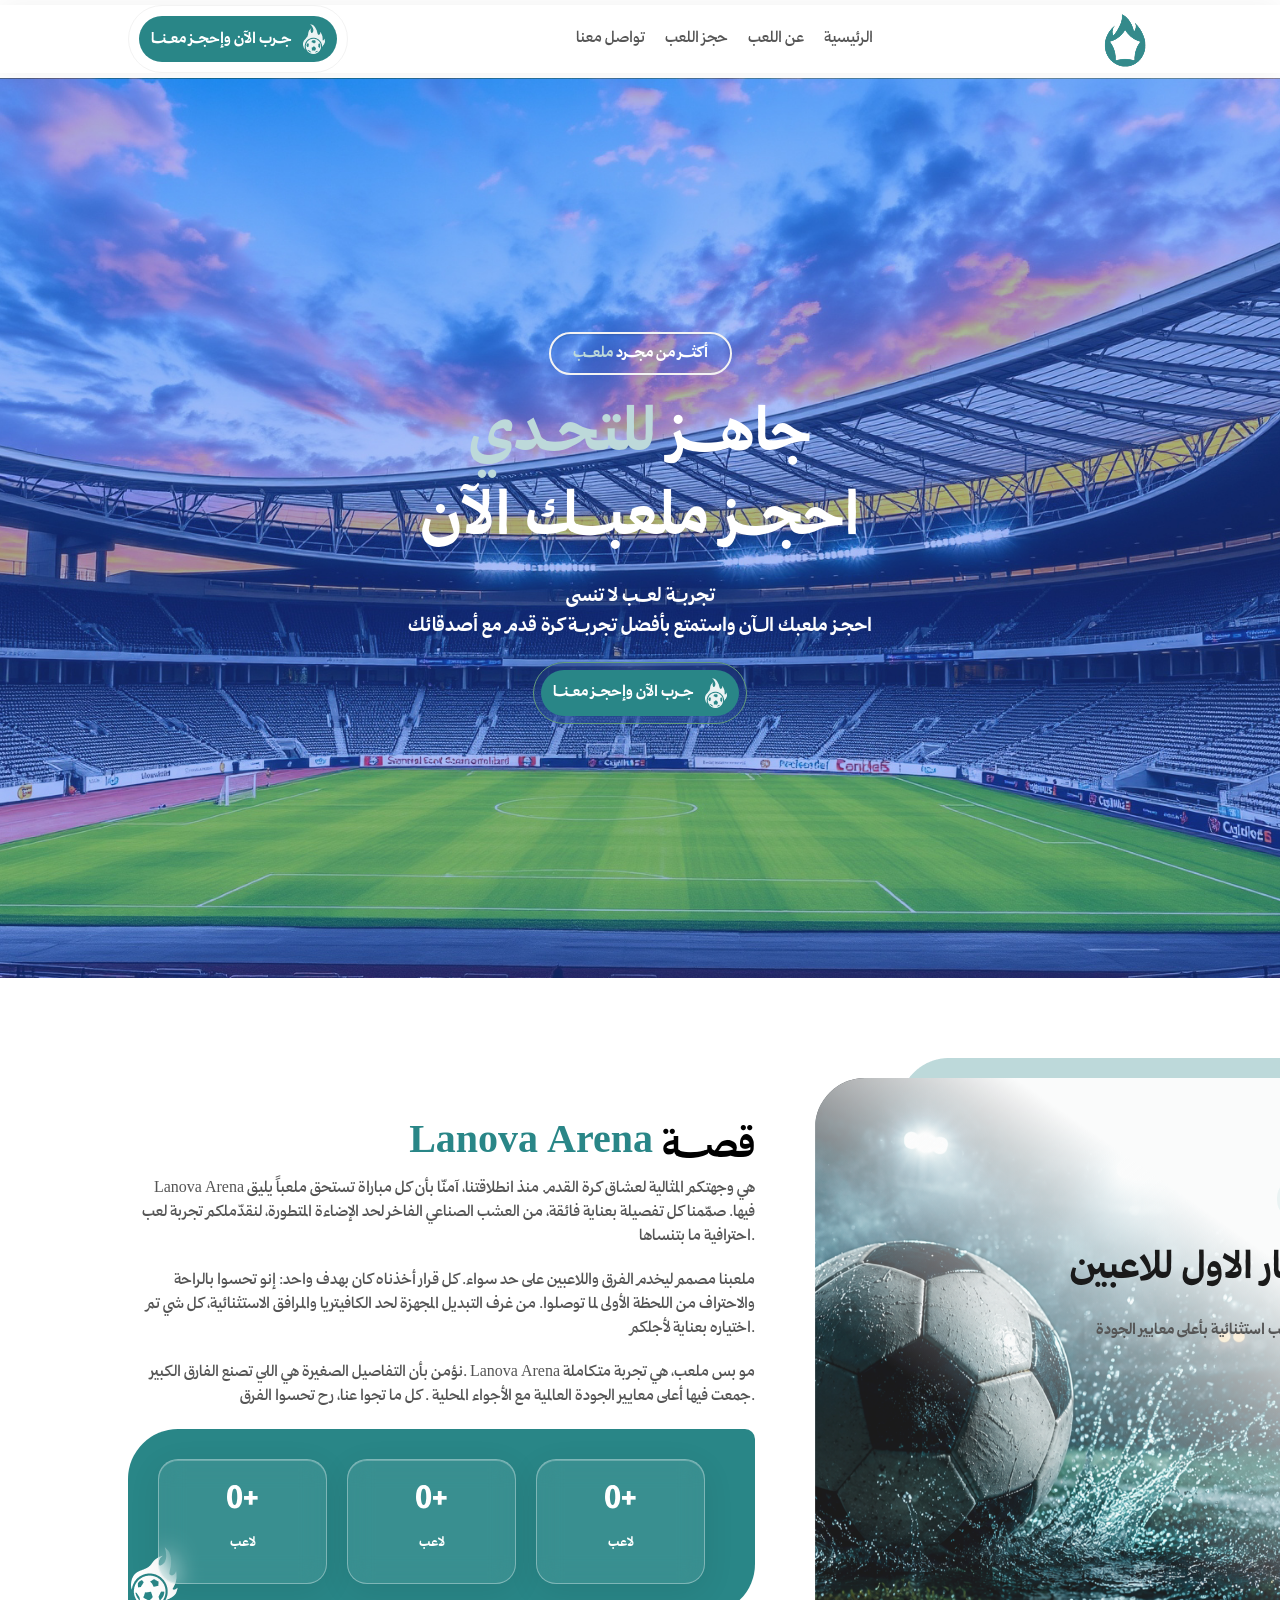
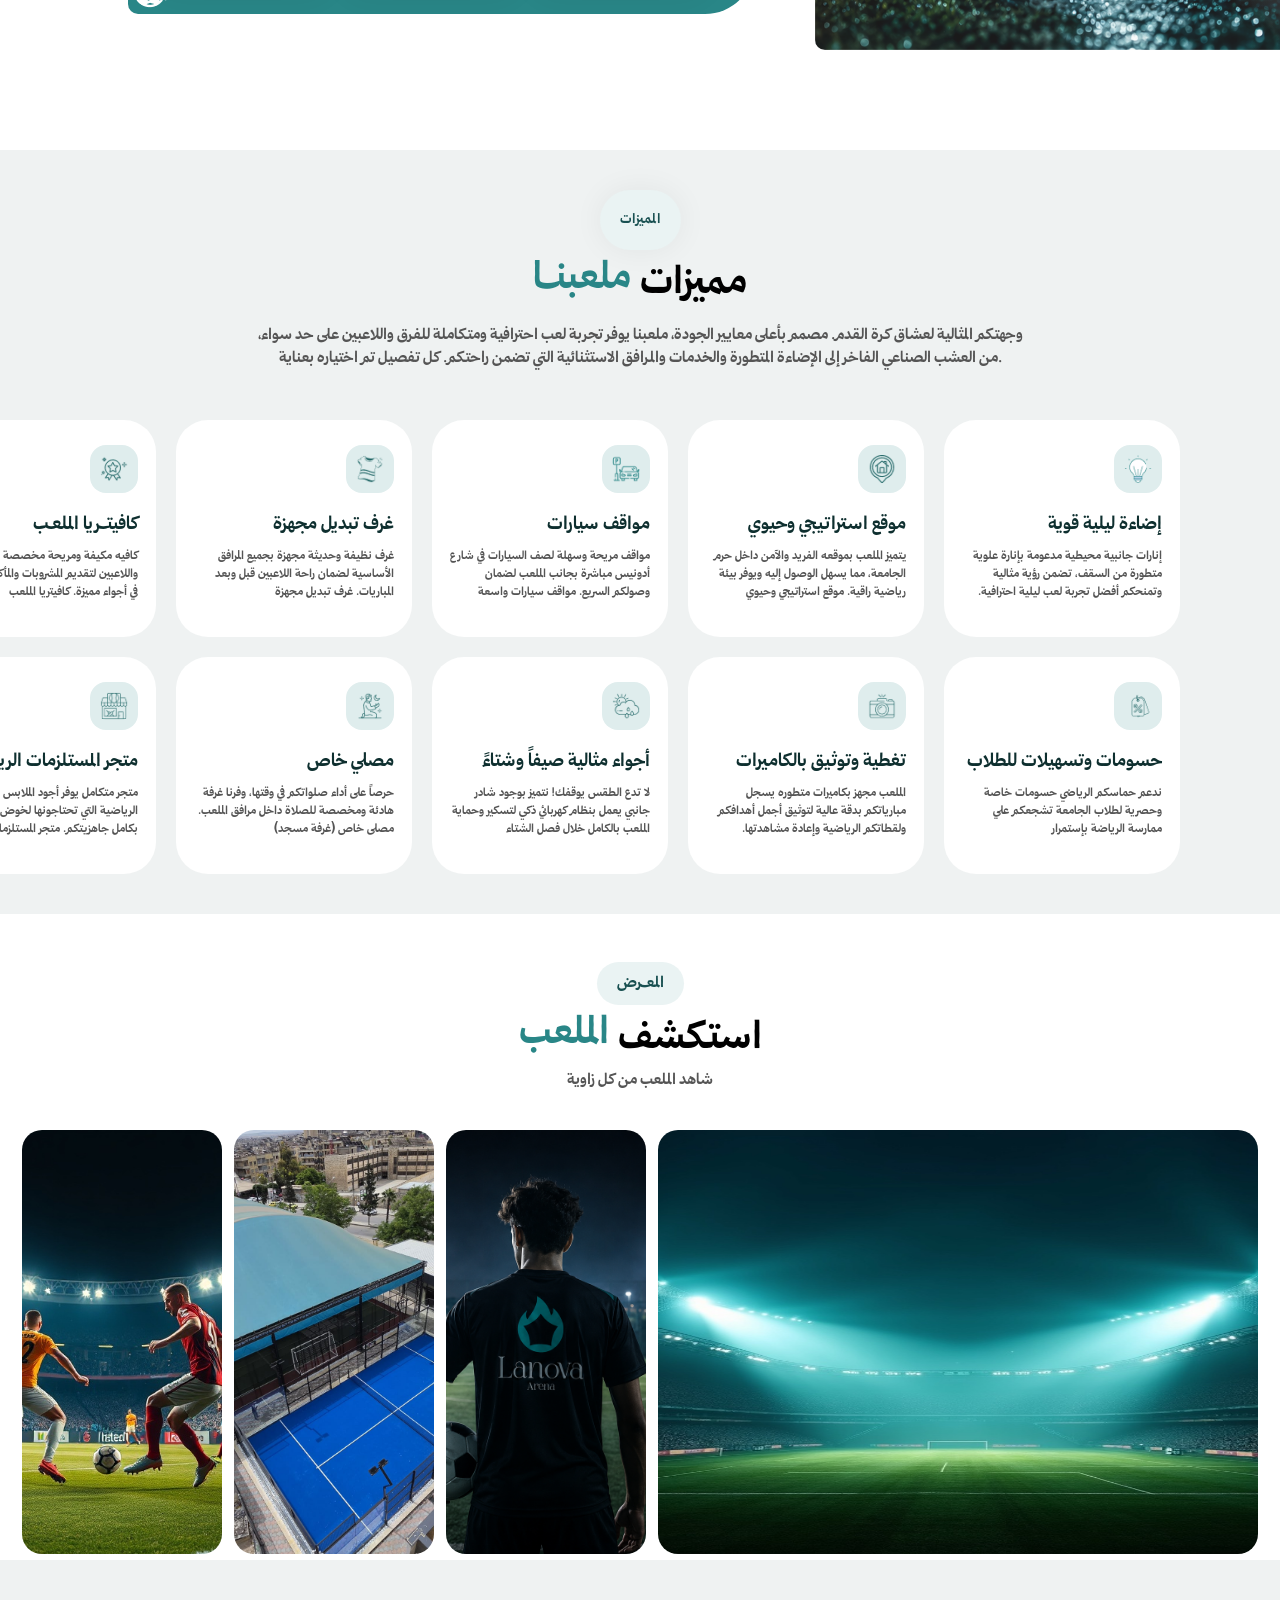
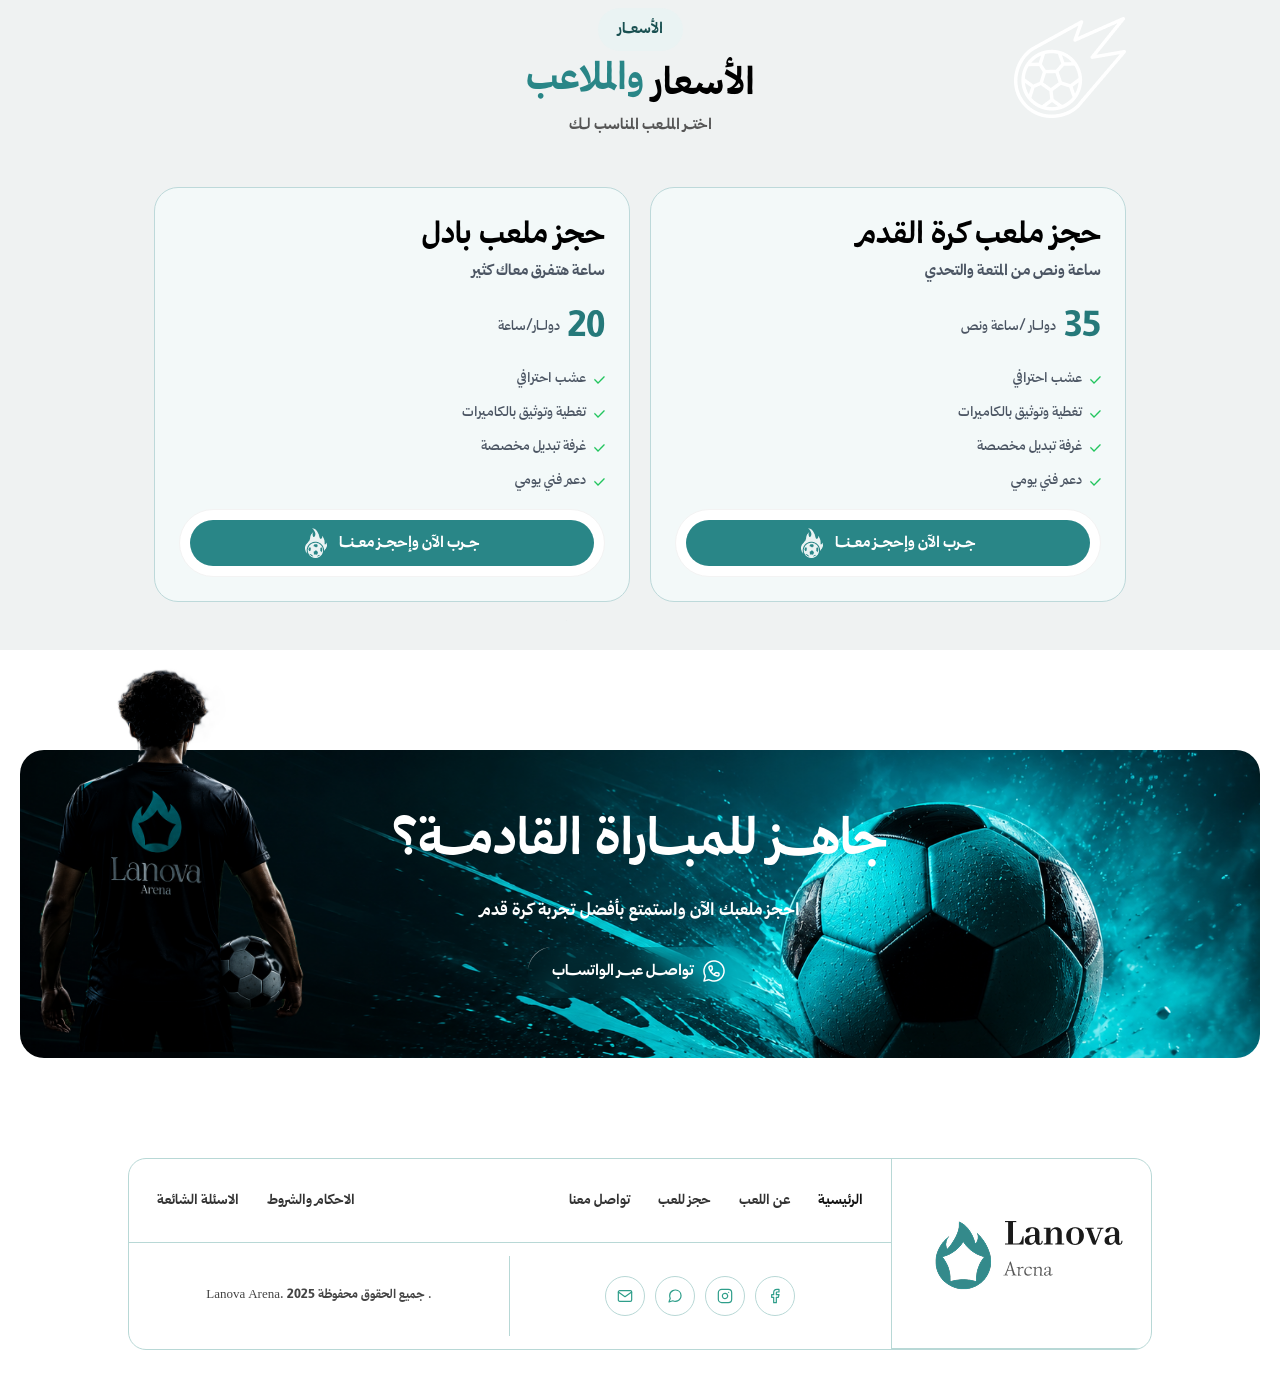
==== index.html @ b3afed55 "first commit" ====
<!DOCTYPE html>
<html lang="en">
<head>
    <meta charset="UTF-8">
    <meta name="viewport" content="width=device-width, initial-scale=1.0">
    <title>Home</title>
    <link rel="stylesheet" href="assets/css/style.css">
</head>
<body>
    <section class="header_mobile">
    <div class="header_mobile_data">
        <div class="Logo">
            <img src="assets/images/logo.png" alt="">
        </div>

        <div class="menu_icon" id="menuIcon" onclick="toggleMenu()">
            <img src="assets/images/menu.png" alt="menu">
        </div>
    </div>

    <!-- Overlay -->
    <div class="menu_overlay" id="menuOverlay" onclick="toggleMenu()"></div>

    <!-- Sidebar Menu -->
    <div class="sidebar_menu" id="sidebarMenu">
        <div class="sidebar_header">
            <div class="sidebar_logo">
                <img src="assets/images/logo.png" alt="">
            </div>
            <div class="sidebar_close" onclick="toggleMenu()">
                <img src="assets/images/close.png" alt="close">
            </div>
        </div>

        <ul class="sidebar_nav">
            <li><a href="index.html" onclick="toggleMenu()">الرئيسية</a></li>
            <li><a href="about_play.html" onclick="toggleMenu()">عن الملعب</a></li>
            <li><a href="bookin.html" onclick="toggleMenu()">حجز الملعب</a></li>
            <li><a href="contact_us.html" onclick="toggleMenu()">تواصل معنا</a></li>
        </ul>

        <div class="sidebar_booking">
            <a href="bookin.html">
                <span>جــرب الآن وإحجــز معــنــا</span>
                <img src="assets/images/img_btn.png" alt="">
            </a>
        </div>
    </div>
</section>
    
    <header class="header">
        
        <div class="header_data">
            <div class="Logo">
                <img src="assets/images/logo.png" alt="">
        </div>

        <div class="Nav">
            <ul>
                <li><a href="index.html">الرئيسية</a></li>
                <li><a href="about_play.html">عن اللعب</a></li>
                <li><a href="bookin.html">حجز اللعب</a></li>
                <li><a href="contact_us.html"> تواصل معنا</a></li>
            </ul>
        </div>

        <div class="Booking">
            <a href="bookin.html"> <span> جــرب الآن وإحجــز معــنــا  </span> <img src="assets/images/img_btn.png" alt=""></a>
        </div>

        </div>

    </header>



    <div class="hero">
        <div class="hero_data">
            <p class="sub"> أكثـــر من مجـــرد <span> ملعـــب </span>  </p>
            <h1>  جاهـــز <span>للتحـدي</span>
احجــز ملعبــك الآن  </h1>
            <p class="sub_hero_data">
                تجربــة لعـــب لا تنسى 
                <br />
احجـز ملعبك الــآن واستمتع بأفضل تجربــة كرة قدم مع أصدقائك
            </p>
             <div class="Booking">
            <a href="#"> <span> جــرب الآن وإحجــز معــنــا  </span> <img src="assets/images/img_btn.png" alt=""></a>
        </div>
        </div>
    </div>


    <section class="About_Us">
        <div class="About_Us_Data">
            <div class="Text_Data">
                <h2> <span> Lanova Arena </span> قصـــة </h2>
                <div class="desc">
                    <p> Lanova Arena هي وجهتكم المثالية لعشاق كرة القدم. منذ انطلاقتنا، آمنّا بأن كل مباراة تستحق ملعباً يليق فيها. صمّمنا كل تفصيلة بعناية فائقة، من العشب الصناعي الفاخر لحد الإضاءة المتطورة، لنقدّملكم تجربة لعب احترافية ما بتنساها. </p>

                    <p>
                        ملعبنا مصمم ليخدم الفرق واللاعبين على حد سواء. كل قرار أخذناه كان بهدف واحد: إنو تحسوا بالراحة والاحتراف من اللحظة الأولى لما توصلوا. من غرف التبديل المجهزة لحد الكافيتريا والمرافق الاستثنائية، كل شي تم اختياره بعناية لأجلكم.
                    </p>

                    <p>نؤمن بأن التفاصيل الصغيرة هي اللي تصنع الفارق الكبير. Lanova Arena مو بس ملعب، هي تجربة متكاملة جمعت فيها أعلى معايير الجودة العالمية مع الأجواء المحلية . كل ما تجوا عنا، رح تحسوا الفرق.</p>
                </div>
                <div class="All_Ana">
                    <div class="Analysis">
                    <div class="Cards">
                        <span> 0+ </span>
                        <span> لاعب </span>
                    </div>
                    <div class="Cards">
                        <span> 0+ </span>
                        <span> لاعب </span>
                    </div>
                     <div class="Cards">
                        <span> 0+ </span>
                        <span> لاعب </span>
                    </div>
                 
                </div>
                 <div class="Icon_Foots">
                      <img src="assets/images/icon_foot.png" class="icon_foot" alt="">
                 </div>
                </div>
            </div>
            <div class="Image_Data">
               <div class="All_Image">
                <img class="Overlay_About" src="assets/images/Overlay_About.png" alt="">
                    <div class="Main_Image">
                        <div class="overlay"></div>
                         <img src="assets/images/About_Section.png" alt="">
                         <div class="Data_About_Iamge">
                            <p class="sub_title"> لماذا نحن  </p>
                            <h2> الاختيار الاول للاعبين  </h2>
                            <p class="desc"> نقدم تجربة لعب استثنائية بأعلى معايير الجودة </p>
                         </div>
                    </div>
               </div>
            </div>
        </div>
    </section>

    <section class="Featured">
        <div class="sub_title"> المميزات </div>
        <div class="title"> مميزات <span> ملعبنـا </span> </div>
        <div class="desc">
             وجهتكم المثالية لعشاق كرة القدم. مصمم بأعلى معايير الجودة، ملعبنا يوفر تجربة لعب احترافية ومتكاملة للفرق واللاعبين على حد سواء، من العشب الصناعي الفاخر إلى الإضاءة المتطورة والخدمات والمرافق الاستثنائية التي تضمن راحتكم. كل تفصيل تم اختياره بعناية.
        </div>
        <div class="Featured_Data">
            <div class="All_Cards">
                <div class="Card">
                    <img src="assets/images/icons_featured/led 1.png" alt="">
                    <h3> إضاءة ليلية قوية </h3>
                    <p> إنارات جانبية محيطية مدعومة بإنارة علوية متطورة من السقف، تضمن رؤية مثالية وتمنحكم أفضل تجربة لعب ليلية احترافية.	 </p>
                </div>  

                <div class="Card">
                    <img src="assets/images/icons_featured/Component 2.png" alt="">
                    <h3> موقع استراتيجي وحيوي</h3>
                    <p> يتميز الملعب بموقعه الفريد والآمن داخل حرم الجامعة، مما يسهل الوصول إليه ويوفر بيئة رياضية راقية.	موقع استراتيجي وحيوي	 </p>
                </div> 

                <div class="Card">
                    <img src="assets/images/icons_featured/car-parking (1) 1.png" alt="">
                    <h3> مواقف سيارات </h3>
                    <p> مواقف مريحة وسهلة لصف السيارات في شارع أدونيس مباشرة بجانب الملعب لضمان وصولكم السريع.	مواقف سيارات واسعة </p>
                </div> 

                <div class="Card">
                    <img src="assets/images/icons_featured/t-shirt 1.png" alt="">
                    <h3> غرف تبديل مجهزة</h3>
                    <p> غرف نظيفة وحديثة مجهزة بجميع المرافق الأساسية لضمان راحة اللاعبين قبل وبعد المباريات.	غرف تبديل مجهزة	 </p>
                </div> 

                <div class="Card">
                    <img src="assets/images/icons_featured/Component 2 (1).png" alt="">
                    <h3> كافيتـريا الملعـب </h3>
                    <p> كافيه مكيفة ومريحة مخصصة للمشاهدين واللاعبين لتقديم المشروبات والمأكولات الخفيفة في أجواء مميزة.	كافيتريا الملعب </p>
                </div> 

                <div class="Card">
                    <img src="assets/images/icons_featured/Component 2 (6).png" alt="">
                    <h3> حسومات وتسهيلات للطلاب</h3>
                    <p> ندعم حماسكم الرياضي  حسومات خاصة وحصرية لطلاب الجامعة تشجعكم علي ممارسة الرياضة بإستمرار	 </p>
                </div> 


                <div class="Card">
                    <img src="assets/images/icons_featured/Component 2 (5).png" alt="">
                    <h3> تغطية وتوثيق بالكاميرات </h3>
                    <p> الملعب مجهز بكاميرات متطوره يسجل مبارياتكم بدقة عالية لتوثيق أجمل أهدافكم ولقطاتكم الرياضية وإعادة مشاهدتها. </p>
                </div> 


                <div class="Card">
                    <img src="assets/images/icons_featured/Component 2 (4).png" alt="">
                    <h3> أجواء مثالية صيفاً وشتاءً </h3>
                    <p> لا تدع الطقس يوقفك! نتميز بوجود شادر جانبي يعمل بنظام كهربائي ذكي لتسكير وحماية الملعب بالكامل خلال فصل الشتاء	 </p>
                </div> 

                <div class="Card">
                    <img src="assets/images/icons_featured/Component 2 (3).png" alt="">
                    <h3> مصلي خاص </h3>
                    <p> حرصاً على أداء صلواتكم في وقتها، وفرنا غرفة هادئة ومخصصة للصلاة داخل مرافق الملعب.	مصلى خاص (غرفة مسجد)	 </p>
                </div> 


                <div class="Card">
                    <img src="assets/images/icons_featured/Component 2 (2).png" alt="">
                    <h3> متجر المستلزمات الرياضية</h3>
                    <p> متجر متكامل يوفر أجود الملابس والمعدات الرياضية التي تحتاجونها لخوض مبارياتكم بكامل جاهزيتكم.	متجر المستلزمات الرياضية	 </p>
                </div> 

            </div>
        </div>
    </section>



<section class="explore-section">
  <div class="explore-badge">المعــرض</div>
  <h2 class="explore-title">استكشف <span>الملعب</span></h2>
  <p class="explore-subtitle">شاهد الملعب من كل زاوية</p>

  <div class="gallery" id="gallery">
    <div class="gallery-item active" data-index="0">
      <img src="assets/images/slider/1.jpg" alt="مباراة كرة قدم" />
      
    </div>
    <div class="gallery-item" data-index="1">
      <img src="assets/images/slider/2.png" alt="ملعب هوائي" />
      
    </div>
    <div class="gallery-item" data-index="2">
      <img src="assets/images/slider/3.jpg" alt="لاعب في الملعب" />
     
    </div>
    <div class="gallery-item" data-index="3">
      <img src="assets/images/slider/4.jpg" alt="ملعب مضاء" />
    
    </div>
  </div>
</section>


<section class="explore-section booking">
  <div class="explore-badge">الأسعــار</div>
  <h2 class="explore-title">الأسعار <span>والملاعب</span></h2>
  <p class="explore-subtitle"> اختـر الملـعب المناسب لـك </p>

  <div class="All_Pakiges">
    <div class="Pakge">
        <h3> حجز ملعب كرة القدم </h3>
        <p class="desc_title"> ساعة ونص من المتعة والتحدي </p>
        <div class="Price">
            <p> 35 </p>
            <p> دولــار /ساعة ونص </p>
        </div>
        <div class="content">
            <ul>
                <li> <img src="assets/images/check.png" alt="">  عشب احترافي </li>
                <li> <img src="assets/images/check.png" alt="">  تغطية وتوثيق بالكاميرات</li>
                <li> <img src="assets/images/check.png" alt="">  غرفة تبديل مخصصة </li>
                <li> <img src="assets/images/check.png" alt="">  دعم فني يومي</li>
                
            </ul>
        </div>
        <div class="Booking">
            <a href="#"> <span> جــرب الآن وإحجــز معــنــا  </span> <img src="assets/images/img_btn.png" alt=""></a>
        </div>
    </div>

    <div class="Pakge">
        <h3> حجز ملعب بادل </h3>
        <p class="desc_title"> ساعة هتفرق معاك كثير </p>
        <div class="Price">
            <p> 20 </p>
            <p> دولــار/ساعة</p>
        </div>
        <div class="content">
            <ul>
                <li> <img src="assets/images/check.png" alt="">  عشب احترافي </li>
                <li> <img src="assets/images/check.png" alt="">  تغطية وتوثيق بالكاميرات</li>
                <li> <img src="assets/images/check.png" alt="">  غرفة تبديل مخصصة </li>
                <li> <img src="assets/images/check.png" alt="">  دعم فني يومي</li>
                
            </ul>
        </div>
         <div class="Booking">
            <a href="#"> <span> جــرب الآن وإحجــز معــنــا  </span> <img src="assets/images/img_btn.png" alt=""></a>
        </div>
    </div>
    <img class="icon_f" src="assets/images/icon_F.png" alt="">
  </div>
  
</section>


<section class="All_Cta">
    <div class="Cta">
        <img class="Player" src="assets/images/ct_palyer.png" alt="">
        <div class="content">
            <h3> جاهـــز للمبــاراة القادمــة؟</h3>
            <p> احجز ملعبك الآن واستمتع بأفضل تجربة كرة قدم </p>
         <a href="" class="Whatsapp"> تواصــل عبـــر الواتســـاب <img src="assets/images/whatsapp.png" alt="">  </a>

         </div>
    </div>
</section>



<footer class="footer-wrapper">
    <table class="footer-table">
        <colgroup>
            <col class="col-logo" />
            <col class="col-main" />
        </colgroup>
        <tr>
            <td class="cell-logo" rowspan="2">
                <div class="logo-area">
                    <img style="display: block;margin: 10px auto;" src="assets/images/logo_footer.png" alt="">
                </div>
            </td>
            <td class="cell-nav">
                <ul class="nav-links">
                    <ul class="nav-right">
                        <li><a href="#" class="active">الرئيسية</a></li>
                        <li><a href="#">عن اللعب</a></li>
                        <li><a href="#">حجز للعب</a></li>
                        <li><a href="#">تواصل معنا</a></li>
                    </ul>
                    <ul class="nav-left">
                        <li><a href="#">الاحكام والشروط</a></li>
                        <li><a href="#">الاسئلة الشائعة</a></li>
                    </ul>
                </ul>
            </td>
        </tr>
        <tr>
            <td style="border: none; padding: 0;">
                <table style="width:100%; border-collapse:collapse; height:100%;">
                    <tr>
                        <td class="cell-social" style="border: none; border-left: 1px solid #b8d8d6; width:50%;">
                            <div class="social-icons">
                                <a href="#" class="social-icon" aria-label="Facebook">
                                    <svg width="16" height="16" viewBox="0 0 24 24" fill="none" stroke="currentColor" stroke-width="1.8" stroke-linecap="round" stroke-linejoin="round"><path d="M18 2h-3a5 5 0 0 0-5 5v3H7v4h3v8h4v-8h3l1-4h-4V7a1 1 0 0 1 1-1h3z"/></svg>
                                </a>
                                <a href="#" class="social-icon" aria-label="Instagram">
                                    <svg width="16" height="16" viewBox="0 0 24 24" fill="none" stroke="currentColor" stroke-width="1.8" stroke-linecap="round" stroke-linejoin="round"><rect x="2" y="2" width="20" height="20" rx="5" ry="5"/><path d="M16 11.37A4 4 0 1 1 12.63 8 4 4 0 0 1 16 11.37z"/><line x1="17.5" y1="6.5" x2="17.51" y2="6.5"/></svg>
                                </a>
                                <a href="#" class="social-icon" aria-label="WhatsApp">
                                    <svg width="16" height="16" viewBox="0 0 24 24" fill="none" stroke="currentColor" stroke-width="1.8" stroke-linecap="round" stroke-linejoin="round"><path d="M21 11.5a8.38 8.38 0 0 1-.9 3.8 8.5 8.5 0 0 1-7.6 4.7 8.38 8.38 0 0 1-3.8-.9L3 21l1.9-5.7a8.38 8.38 0 0 1-.9-3.8 8.5 8.5 0 0 1 4.7-7.6 8.38 8.38 0 0 1 3.8-.9h.5a8.48 8.48 0 0 1 8 8v.5z"/></svg>
                                </a>
                                <a href="#" class="social-icon" aria-label="Email">
                                    <svg width="16" height="16" viewBox="0 0 24 24" fill="none" stroke="currentColor" stroke-width="1.8" stroke-linecap="round" stroke-linejoin="round"><path d="M4 4h16c1.1 0 2 .9 2 2v12c0 1.1-.9 2-2 2H4c-1.1 0-2-.9-2-2V6c0-1.1.9-2 2-2z"/><polyline points="22,6 12,13 2,6"/></svg>
                                </a>
                            </div>
                        </td>
                        <td class="cell-copyright" style="border: none; width:50%;">
                            . جميع الحقوق محفوظة Lanova Arena. 2025
                        </td>
                    </tr>
                </table>
            </td>
        </tr>
    </table>

    <!-- Mobile Layout -->
    <div class="footer-mobile">
        <div class="fm-logo">
            <img src="assets/images/logo_footer.png" alt="">
        </div>
        <ul class="fm-nav">
            <li><a href="#" class="active">الرئيسية</a></li>
            <li><a href="#">عن اللعب</a></li>
            <li><a href="#">حجز للعب</a></li>
            <li><a href="#">تواصل معنا</a></li>
            <li><a href="#">الاحكام والشروط</a></li>
            <li><a href="#">الاسئلة الشائعة</a></li>
        </ul>
        <hr class="fm-divider">
        <div class="social-icons">
            <a href="#" class="social-icon" aria-label="Facebook">
                <svg width="16" height="16" viewBox="0 0 24 24" fill="none" stroke="currentColor" stroke-width="1.8" stroke-linecap="round" stroke-linejoin="round"><path d="M18 2h-3a5 5 0 0 0-5 5v3H7v4h3v8h4v-8h3l1-4h-4V7a1 1 0 0 1 1-1h3z"/></svg>
            </a>
            <a href="#" class="social-icon" aria-label="Instagram">
                <svg width="16" height="16" viewBox="0 0 24 24" fill="none" stroke="currentColor" stroke-width="1.8" stroke-linecap="round" stroke-linejoin="round"><rect x="2" y="2" width="20" height="20" rx="5" ry="5"/><path d="M16 11.37A4 4 0 1 1 12.63 8 4 4 0 0 1 16 11.37z"/><line x1="17.5" y1="6.5" x2="17.51" y2="6.5"/></svg>
            </a>
            <a href="#" class="social-icon" aria-label="WhatsApp">
                <svg width="16" height="16" viewBox="0 0 24 24" fill="none" stroke="currentColor" stroke-width="1.8" stroke-linecap="round" stroke-linejoin="round"><path d="M21 11.5a8.38 8.38 0 0 1-.9 3.8 8.5 8.5 0 0 1-7.6 4.7 8.38 8.38 0 0 1-3.8-.9L3 21l1.9-5.7a8.38 8.38 0 0 1-.9-3.8 8.5 8.5 0 0 1 4.7-7.6 8.38 8.38 0 0 1 3.8-.9h.5a8.48 8.48 0 0 1 8 8v.5z"/></svg>
            </a>
            <a href="#" class="social-icon" aria-label="Email">
                <svg width="16" height="16" viewBox="0 0 24 24" fill="none" stroke="currentColor" stroke-width="1.8" stroke-linecap="round" stroke-linejoin="round"><path d="M4 4h16c1.1 0 2 .9 2 2v12c0 1.1-.9 2-2 2H4c-1.1 0-2-.9-2-2V6c0-1.1.9-2 2-2z"/><polyline points="22,6 12,13 2,6"/></svg>
            </a>
        </div>
        <div class="fm-copy">. جميع الحقوق محفوظة Lanova Arena. 2025</div>
    </div>
</footer>



    <!-- Start Script Coding And Links -->
    <script>
const images = [
    "assets/images/Slider_Hero/slider_2.jpeg",
    "assets/images/Slider_Hero/slider_1.jpeg",
    "assets/images/Slider_Hero/slider_3.jpeg"
];

const hero = document.querySelector(".hero");
let currentIndex = 0;

setInterval(() => {
    currentIndex = (currentIndex + 1) % images.length;
    hero.style.backgroundImage = `url('${images[currentIndex]}')`;
}, 3000);
</script>

<script>
  const items = document.querySelectorAll('.gallery-item');

  items.forEach(item => {
    item.addEventListener('mouseenter', () => {
      items.forEach(i => i.classList.remove('active'));
      item.classList.add('active');
    });
  });
</script>


<script>
    function toggleMenu() {
    const sidebar = document.getElementById('sidebarMenu');
    const overlay = document.getElementById('menuOverlay');

    sidebar.classList.toggle('open');
    overlay.classList.toggle('active');

    // منع السكرول لما المنيو مفتوح
    document.body.style.overflow = sidebar.classList.contains('open') ? 'hidden' : '';
}

// إغلاق المنيو بزرار Escape
document.addEventListener('keydown', function (e) {
    if (e.key === 'Escape') {
        const sidebar = document.getElementById('sidebarMenu');
        const overlay = document.getElementById('menuOverlay');
        if (sidebar.classList.contains('open')) {
            sidebar.classList.remove('open');
            overlay.classList.remove('active');
            document.body.style.overflow = '';
        }
    }
});
</script>
</body>
</html>
---- assets/css/style.css ----
*{
    margin: 0;
    padding: 0;
    box-sizing: border-box;
}
:root{
    --black : black;
    --bold : bold;
    --medium : medium;
    --reg : reg;
    --sbold : sbold;
}

a{
    text-decoration: none;
}

.header{
    background-color: #fff;
        /* height: 62px;
    line-height: 62px; */
    backdrop-filter: blur(87.80000305175781px);

    box-shadow: 0px 0px 30.7px 0px #0000000F;

}
.header_data{
    display: flex;
    flex-direction: row-reverse;
    align-items: center;
    justify-content: space-between;
    width:80%;
    margin:5px auto;
}

.header_data .Logo img{
    display:block;
}


.header_data .Nav ul{
    list-style: none;
    display:flex;
    flex-direction: row-reverse;
}

.header_data .Nav ul li{
    margin:0 10px;
}


.header_data .Nav ul li a{
    color:#555555;
    font-family: var(--medium);
    font-size: 16px;    
}

.header_data .Nav ul li a:hover{
    color:#298687;
}

.header .header_data .Booking{
    background-color: #fff;
    border: 1px solid #F3F3F3;
    border-radius: 46px;
    padding:10px;
/* box-shadow: 0px 0px 0px 5px #8AD87C40; */

}

.header .header_data .Booking:hover{
    background-color: #8AD87C40;
}

.header .header_data .Booking a{
    display: flex;
    align-items: center;
    font-family: var(--bold);
    font-size: 16px;
    cursor: pointer;
    background-color: #298687;
    padding:8px 12px 8px 12px;
    gap: 12px;
    border-radius: 24px;
    height: 46px;
    color:#fff;
}


.Booking a span,
.Booking a img{
    transition: transform 0.5s ease;
}

.Booking a:hover span{
    transform: translateX(42px);
}

.Booking a:hover img{
    transform: translateX(-140px);
}


.hero{
    height: 100vh;
    background-image:url("../images/Slider_Hero/slider_2.jpeg");
    background-size: cover;
    background-position: center;
    position: relative;
}

.hero .hero_data{
    height:100%;
    display: flex;
    align-items: center;
    justify-content:center;
    width:80%;
    margin:0 auto;
    flex-direction: column;
    gap: 20px;
}

.hero .hero_data .sub{
    width: 183;
height: 33;
max-width: 564;
border-radius: 100px;
border:2px solid #F3F3F3;
padding-top: 8px;
padding-right: 22px;
padding-bottom: 8px;
padding-left: 22px;
opacity: 1;
box-shadow: 0px 1px 0px 0px #FFFFFF40;
color:#fff;
box-shadow: 0px 1px 2px 0px #00000026 inset;
font-family: var(--bold);
}


.hero .hero_data .sub span{
    color:#BDD9DA;
}

.hero .hero_data h1{
    font-family: var(--bold);
font-weight: 700;
font-style: Bold;
font-size: 64px;
line-height: 130%;
letter-spacing: 0%;
text-align: center;
color:#fff;
width:448px;
}

.hero .hero_data h1 span{
color:#BDD9DA;
}

.hero .hero_data .sub_hero_data{
    font-family: var(--bold);
font-weight: 700;
font-size: 20px;
line-height: 150%;
letter-spacing: 0%;
text-align: center;
color:#fff;
}

.hero .hero_data  .Booking{
    border: 1px solid #F3F3F3;
    border-radius: 46px;
    padding:7px;
border: 1px solid;

box-shadow: -1px 3px 6px 0px #00000014;

box-shadow: -3px 11px 11px 0px #00000012;

box-shadow: -7px 24px 15px 0px #0000000A;

box-shadow: -13px 43px 18px 0px #00000003;

box-shadow: -20px 68px 20px 0px #0000000A;

backdrop-filter: blur(15px);

color:#649d7a;

}

.hero .hero_data  .Booking:hover{
background-color: #fff;

}

.hero .hero_data  .Booking a{
   display: flex;
    align-items: center;
    font-family: var(--bold);
    font-size: 16px;
    cursor: pointer;
    background-color: #298687;
    padding:8px 12px 8px 12px;
    gap: 12px;
    border-radius: 24px;
    height: 46px;
    color:#fff; 
}

.hero .hero_data .Booking a span,
.hero .hero_data .Booking a img{
    transition: transform 0.5s ease;
}

.hero .hero_data .Booking a:hover span{
    transform: translateX(42px);
}

.hero .hero_data .Booking a:hover img{
    transform: translateX(-140px);
}

.About_Us{
    margin: 100px 0;
}



.About_Us .About_Us_Data{
    width:80%;
    margin:0 auto;
    display: flex;
    align-items: center;
    justify-content: space-between;
    gap: 60px;
}

.About_Us .About_Us_Data .Text_Data h2{
 font-family: var(--bold);
font-weight: 700;
font-style: Bold;
font-size:40px;
letter-spacing: 0%;
text-align: right;
vertical-align: middle;
}

.About_Us .About_Us_Data .Text_Data h2 span{
   font-family: var(--bold);
font-weight: 700;
font-style: Bold;
font-size:40px;
letter-spacing: 0%;
text-align: right;
vertical-align: middle;
color:#298687;
}




.About_Us .About_Us_Data .Text_Data .desc p{
    font-family: var(--medium);
font-weight: 500;
font-style: Medium;
font-size: 16px;
text-align: right;
vertical-align: middle;
margin-bottom: 20px;
color:#555555;
}
.About_Us .About_Us_Data .Image_Data .All_Image{
position: relative;
}
.About_Us .About_Us_Data .Image_Data .All_Image .Main_Image {
   width: 588px;
height: 572px;
opacity: 1;
border-top-left-radius: 50px;
border-top-right-radius: 10px;
border-bottom-right-radius: 50px;
border-bottom-left-radius: 10px;
position: relative;
    z-index: 2;
    overflow: hidden;
    position: relative;
}
.About_Us .About_Us_Data .Image_Data .All_Image .Overlay_About {
    position: absolute;
    right: -20px;
    top: -20px;
    z-index: 1;
}


.About_Us .About_Us_Data .Image_Data .All_Image .Main_Image img{
    width:100%;
    height:100%;
    object-fit: cover;
    transform: rotateY(180deg);
    transform-origin: bottom center;
    transition: transform 0.5s ease;
}

.About_Us .About_Us_Data .Image_Data .All_Image .Main_Image:hover img{
    transform-origin: bottom center;
    transform: rotateY(180deg) scale(1.3);
}
.About_Us .About_Us_Data .Image_Data .All_Image .Main_Image .overlay{
    height:100%;
    width: 100%;
    background: linear-gradient(214.92deg, #FAFBFB 27.55%, rgba(255, 255, 255, 0.1) 65.86%);
    position: absolute;
    z-index: 5;
    transition: all .6s ease;
}

.About_Us .About_Us_Data .Image_Data .All_Image .Main_Image:hover .overlay{
    background:linear-gradient(214.92deg, #FAFBFB -563.45%, rgba(255, 255, 255, 0.1) 353.86%);
    position: absolute;
    z-index: 5;
}

.About_Us .About_Us_Data .Image_Data .All_Image .Main_Image .Data_About_Iamge{
    position: absolute;
    top: 100px;
    right: 40px;
    width:100%;
    z-index: 6;
    text-align: right;
    direction: rtl;
}

.About_Us .About_Us_Data .Image_Data .All_Image .Main_Image .Data_About_Iamge .sub_title{
    font-family: var(--bold);
    font-weight: 700;
    font-size:14px;
    vertical-align: middle;
    margin-bottom: 20px;
    background:#EAF3F3;
    width:86px;
    height:42px;
    line-height: 42px;
    text-align: center;
    border-radius: 20px;
}


.About_Us .About_Us_Data .Image_Data .All_Image .Main_Image .Data_About_Iamge h2{
    font-family:var(--bold);
    font-weight: 700;
    font-size:40px;
    text-align: right;
    vertical-align: middle;
    color:#1A1A1A;
    margin-bottom: 20px;
}


.About_Us .About_Us_Data .Image_Data .All_Image .Main_Image .Data_About_Iamge .desc{
    font-family: var(--bold);
    font-weight: 700;
    font-size:16px;
    text-align: right;
    vertical-align: middle;
    color:#555555;
}

.About_Us .About_Us_Data .Text_Data{
position: relative;
}
.About_Us .About_Us_Data .Text_Data .All_Ana{
     background-color: #298687;
    border-top-left-radius: 50px;
border-top-right-radius: 10px;
border-bottom-right-radius: 50px;
border-bottom-left-radius: 10px;
padding:30px;
display: flex;
align-items: center;
justify-content: space-between;
gap: 20px;
position: relative;
z-index: 2;
}
.About_Us .About_Us_Data .Text_Data .Analysis{

display: flex;
align-items: center;
justify-content: space-between;
gap: 20px;
position: relative;
z-index: 2;
}
.About_Us .About_Us_Data .Text_Data .Analysis .Cards{
    width: 169px;
    height: 125px;
    padding: 16px 24px;
    border-radius: 20px;

    background: rgba(255,255,255,.08);
    backdrop-filter: blur(12px);
    -webkit-backdrop-filter: blur(12px);

    border: 1px solid rgba(255,255,255,.35);

    box-shadow:
        0 8px 32px rgba(0,0,0,.08),
        inset 0 1px 0 rgba(255,255,255,.25);

    display: flex;
    flex-direction: column;
    align-items: center;
    justify-content: center;
    gap: 10px;

    position: relative;
    overflow: hidden;
}





.About_Us .About_Us_Data .Text_Data .Analysis .Cards h2{
    font-family: var(--bold);
    font-weight: 700;
    font-size: 40px;
}

.About_Us .About_Us_Data .Text_Data .Analysis .Cards span{
    color:#fff;
    font-family:var(--bold);
font-weight: 700;
font-style: Bold;
font-size: 32px;
line-height: 32px;
letter-spacing: 0%;
}

.About_Us .About_Us_Data .Text_Data .Analysis .Cards span:last-child{
    font-family:var(--bold);
font-weight: 700;
font-style: Bold;
font-size: 14px;
line-height: 32px;
letter-spacing: 0%;
text-align: center;

}

.icon_foot{
    position: absolute;
    bottom: 6px;
    left: 3px;
    z-index: 1;
}

.Featured{
    background : rgba(239, 242, 242, 1);
    padding:40px;
        text-align:center;
}

.Featured .Featured_Data{
    width:90%;
    margin:0 auto;
    direction: rtl;
}

.Featured .sub_title{
    background: rgba(234, 243, 243, 1)  ;
    color:rgba(25, 80, 81, 1);
    box-shadow: 0px 0px 30.7px 0px rgba(0, 0, 0, 0.06);
    display: inline-block;
    margin: 0 auto;
    padding:20px;
    border-radius: 30px;
    font-family: var(--bold);
font-weight: 700;
font-style: Bold;
font-size:14px;
letter-spacing: 0%;
vertical-align: middle;
}

.Featured .title{
    font-family:var(--bold);
font-weight: 700;
font-size:40px;
text-align: center;
vertical-align: middle;
}

.Featured .title span{
   font-family: var(--bold);
font-weight: 700;
font-style: Bold;
font-size:40px;
text-align: center;
vertical-align: middle;
color:rgba(41, 134, 135, 1);
}
.Featured .desc{
    font-family: var(--bold);
font-weight: 700;
font-style: Bold;
font-size: 16px;
text-align: center;
vertical-align: middle;
color:rgba(85, 85, 85, 1);
width:782px;
margin: 10px auto;
}


.Featured .Featured_Data .All_Cards{
    display: grid;
    grid-template-columns: repeat(5, 1fr);
    gap: 20px;
    margin-top: 50px;
}


.Featured .Featured_Data .All_Cards .Card{
   width: 236px;
height: 217px;
opacity: 1;
padding-top: 25px;
padding-right: 18px;
padding-bottom: 25px;
padding-left: 18px;
border-radius: 32px;
border-width: 2px;
    background: #fff;
    display: flex;
    flex-direction: column;
    justify-content: flex-start;
    align-items: start;
    text-align:right;   
    gap:8px;
}
.Featured .Featured_Data .All_Cards .Card:hover{
border: 2px solid var(--Foundation-Green-Normal, rgba(41, 134, 135, 1));
background: linear-gradient(180deg, #F8F8F8 0%, #BDD9DA 100%);

}



.Featured .Featured_Data .All_Cards .Card img{
    width:48px;
    height:48px;
    display: block;
    background: rgba(223, 237, 237, 1);
    border-radius:16px;
    padding:10px;
    margin-bottom: 10px;
}

.Featured .Featured_Data .All_Cards .Card:hover  img{
    background:rgba(253, 254, 254, 1);
}

.Featured .Featured_Data .All_Cards .Card h3{
    font-family: var(--bold);
font-weight: 700;
font-style: Bold;
font-size:19px;
text-align: right;
vertical-align: middle;
color:rgba(14, 47, 47, 1);
}

.Featured .Featured_Data .All_Cards .Card p{
font-family: var(--bold);
font-weight: 700;
font-style: Bold;
font-size: 12px;
text-align: right;
vertical-align: middle;
color:rgba(85, 85, 85, 1);
}

 .explore-section {
      direction: rtl;
      padding: 3rem 2rem;
      text-align: center;
    }

    .explore-badge {
      display: inline-block;
      width: 84;
height: 42;
max-width: 340.5299987792969;
opacity: 1;
padding-top: 10px;
padding-right: 20px;
padding-bottom: 10px;
padding-left: 20px;
border-radius: 120px;
background:rgba(234, 243, 243, 1);
color:rgba(25, 80, 81, 1);
font-family: var(--bold);

    }

    .explore-title {
      font-family:var(--bold);
font-weight: 700;
font-style: Bold;
font-size:40px;
vertical-align: middle;
    }

    .explore-title span {
      font-family:var(--bold);
font-weight: 700;
font-style: Bold;
font-size:40px;
vertical-align: middle;
color:rgba(41, 134, 135, 1);
    }

    .explore-subtitle {
      font-family: var(--bold);
font-weight: 700;
font-style: Bold;
font-size:16px;
vertical-align: middle;
color:rgba(85, 85, 85, 1);
    }

    .gallery {
      display: flex;
      gap: 12px;
      align-items: center;
      justify-content: center;
      height: 340px;
      margin-top: 80px;
    }

    .gallery-item {
      border-radius: 20px;
      overflow: hidden;
      cursor: pointer;
      flex-shrink: 0;
      width: 200px;
      height: 424px;
      transition: width 0.5s cubic-bezier(0.4, 0, 0.2, 1),
                  height 0.5s cubic-bezier(0.4, 0, 0.2, 1);
      position: relative;
    }

    .gallery-item.active {
      width: 600px;
      height: 424px;
    }

    .gallery-item.active img{
      object-fit: fill;
    }

    .gallery-item img {
      width: 100%;
      height: 100%;
      object-fit: cover;
      display: block;
      pointer-events: none;
      user-select: none;
    }

    .gallery-item .overlay {
      position: absolute;
      bottom: 0;
      left: 0;
      right: 0;
      padding: 16px;
      background: linear-gradient(to top, rgba(0,0,0,0.55), transparent);
      color: #fff;
      font-size: 14px;
      font-weight: 600;
      opacity: 0;
      transition: opacity 0.3s;
      text-align: center;
    }

    .gallery-item.active .overlay {
      opacity: 1;
    }

    .booking{
        background:rgba(239, 242, 242, 1);
    }
    .All_Pakiges {
        width: 80%;
        margin: 0 auto;
        display: flex;  
        align-items: center;
        justify-content: space-between;
        gap: 20px;
        margin-top:50px;
        position: relative;
    }
    .All_Pakiges .icon_f{
        position: absolute;
        right: 0;
        top: -170px;
    }

    .All_Pakiges .Pakge{
        width: 600px;
height: 415px;
opacity: 1;
border-radius: 24px;
border-width: 1px;
padding: 24px;
background: rgba(243, 249, 249, 1);
display: flex;
flex-direction: column;
align-items: start;
border: 1px solid var(--foundation-green-light-active, rgba(189, 217, 218, 1));
    }

    .All_Pakiges .Pakge:hover{
        background:rgba(189, 217, 218, 0.842);
        backdrop-filter: blur(87.80000305175781px);
        box-shadow: 0px 0px 30.7px 0px rgba(0, 0, 0, 0.06);
    }

   .All_Pakiges .Pakge .Booking{
    background-color: #fff;
    border: 1px solid #F3F3F3;
    border-radius: 46px;
    padding:10px;
    width:100%;
/* box-shadow: 0px 0px 0px 5px #8AD87C40; */

}

    .All_Pakiges .Pakge .Booking a{
   display: flex;
    align-items: center;
    font-family: var(--bold);
    font-size: 16px;
    cursor: pointer;
    background-color: #298687;
    padding:8px 12px 8px 12px;
    gap: 12px;
    border-radius: 24px;
    height: 46px;
    color:#fff; 
    width:100%;
    justify-content: center;
}

.All_Pakiges .Pakge .Booking a span,
.All_Pakiges .Pakge .Booking a img{
    transition: transform 0.5s ease;
}

.All_Pakiges .Pakge .Booking a:hover span{
    transform: translateX(-42px);
}

.All_Pakiges .Pakge .Booking a:hover img{
    transform: translateX(140px);
}

.All_Pakiges .Pakge h3{
    font-family: var(--bold);
font-weight: 700;
font-style: Bold;
font-size: 32px;
}

.All_Pakiges .Pakge .desc_title{
    font-family: var(--bold);
font-weight: 700;
font-style: Bold;
font-size: 16px;
vertical-align: middle;
color:rgba(75, 85, 99, 1);
margin-bottom: 30px;
}

.All_Pakiges .Pakge .Price{
    display: flex;
    align-items: center;
    gap: 8px;
    margin-bottom: 30px;
}

.All_Pakiges .Pakge .Price p:first-child{
    font-family: var(--bold);
font-weight: 700;
font-style: Bold;
font-size: 36px;
line-height: 30px;
letter-spacing: 0%;
text-align: right;
vertical-align: middle;
color:rgba(37, 121, 122, 1);
}

.All_Pakiges .Pakge .Price p:last-child{
    font-family: var(--medium);
font-weight: 500;
font-style: Medium;
font-size: 14px;
line-height: 100%;
letter-spacing: 0%;
text-align: right;
vertical-align: middle;
color:rgba(75, 85, 99, 1);

}

.All_Pakiges .Pakge .content ul {
    list-style: none;
    padding: 0;
    margin: 0;
}

.All_Pakiges .Pakge .content ul li{
    display: flex;
    align-items: center;
    gap: 8px;
    margin-bottom: 8px;
    font-family: var(--medium);
font-weight: 500;
font-style: Medium;
font-size: 14px;
line-height: 100%;
letter-spacing: 0%;
text-align: right;
vertical-align: middle;
color:rgba(75, 85, 99, 1);
margin-bottom: 20px;
}

.All_Cta .Cta{
    background-image: url("../images/cta_bg.png");
    background-size: cover;
    background-position: center;
   width: 1240px;
    height: 308px;
    margin: 100px auto;
opacity: 1;
gap: 40px;
padding-top: 60px;
padding-right: 30px;
padding-bottom: 60px;
padding-left: 30px;
border-radius: 24px;
position: relative;
display: flex;
justify-content: center;
align-items: center;
flex-direction: column;
}

.All_Cta .Cta .content {
   position: relative;
    z-index: 200;
    display: flex;
    flex-direction: column;
    justify-content: center;
    align-items: center;
    gap: 20px;
}

.All_Cta .Cta .content h3{
    font-family: var(--bold);
font-weight: 700;
font-style: Bold;
font-size: 54px;
line-height: 65px;
letter-spacing: 1%;
text-align: center;
color:rgba(255, 255, 255, 1);
}

.All_Cta .Cta .Player{
    position: absolute;
    left: -100px;
    top: -130px;
    z-index: 1;
    height: 140%;
    object-fit: contain;
}

.All_Cta .Cta p{
    font-family: var(--bold);
font-weight: 500;
font-style: Medium;
font-size: 18px;
line-height: 32px;
letter-spacing: 0px;
text-align: center;
text-transform: capitalize;
color:rgba(255, 255, 255, 1);
} 

.All_Cta .Cta .content a{
    width: 225px;
height: 51px;
opacity: 1;
padding-top: 12px;
padding-right: 24px;
padding-bottom: 15px;
padding-left: 24px;
border-radius: 24px;
backdrop-filter: blur(12px);

box-shadow: 0px 0px 22px 0px rgba(242, 242, 242, 1) inset;

box-shadow: 0px 0px 0px 1px rgba(166, 166, 166, 1) inset;

box-shadow: -2px -2px 1px -2px rgba(102, 102, 102, 1) inset;

box-shadow: 2px 2px 1px -2px rgba(102, 102, 102, 1) inset;

box-shadow: 3px 3px 0.5px -3.5px rgba(255, 255, 255, 0.5) inset;
display: flex;
align-items: center;
color:#fff;
gap:8px;
font-family: var(--bold);
}


 .footer-wrapper {
    width: 100%;
    border: 1.5px solid #b8d8d6;
    border-radius: 18px;
    overflow: hidden;
    background: #ffffff;
    direction: rtl;
    width: 80%;
    margin: 50px auto;
}

.footer-table {
    width: 100%;
    border-collapse: collapse;
    table-layout: fixed;
}

.col-logo { width: 260px; }
.col-main  { width: calc(100% - 260px); }

.footer-table td {
    border: 1px solid #b8d8d6;
}

.footer-table tr:first-child td { border-top: none; }
.footer-table tr:last-child  td { border-bottom: none; }
.footer-table td:first-child    { border-right: none; }
.footer-table td:last-child     { border-left: none; }

.cell-logo {
    vertical-align: middle;
    text-align: center;
    padding: 20px 28px;
}

.logo-area {
    display: inline-flex;
    align-items: center;
    gap: 12px;
    position: relative;
    left: 40px;
}
.logo-icon { width: 52px; height: 52px; }
.logo-text .brand {
    font-size: 26px;
    font-weight: 700;
    color: #111;
    line-height: 1.1;
}
.logo-text .sub {
    font-size: 13px;
    color: #777;
    letter-spacing: 0.06em;
}

.cell-nav {
    padding: 20px 28px;
    vertical-align: middle;
}

.nav-links {
    display: flex;
    align-items: center;
    justify-content: space-between;
    list-style: none;
}

.nav-right {
    display: flex;
    gap: 28px;
    list-style: none;
}
.nav-right a {
    text-decoration: none;
    color: #333;
    font-size: 14.5px;
    font-family: var(--bold);
}
.nav-right a.active { font-weight: 700; color: #111; }

.nav-left {
    display: flex;
    gap: 28px;
    list-style: none;
}
.nav-left a {
    text-decoration: none;
    color: #333;
    font-size: 14.5px;
    font-family: var(--bold);
}

.cell-copyright {
    padding: 20px 28px;
    vertical-align: middle;
    font-size: 13px;
    color: #444;
    font-family: var(--bold);
    text-align: center;
}

.cell-social {
    padding: 20px 28px;
    vertical-align: middle;
    text-align: center;
}

.social-icons {
    display: flex;
    justify-content: center;
    gap: 10px;
}

.social-icon {
    width: 40px;
    height: 40px;
    border-radius: 50%;
    border: 1.5px solid #b8d8d6;
    display: flex;
    align-items: center;
    justify-content: center;
    color: #2e9e8a;
    text-decoration: none;
    transition: background 0.15s;
}
.social-icon:hover { background: #e1f5ee; }

/* ====== Mobile Layout - مخفي على الديسكتوب ====== */
.footer-mobile {
    display: none;
    flex-direction: column;
    align-items: center;
    gap: 18px;
    padding: 24px 20px;
    text-align: center;
}

.fm-logo img {
    max-width: 110px;
}

.fm-nav {
    display: flex;
    flex-wrap: wrap;
    justify-content: center;
    gap: 10px 20px;
    list-style: none;
}

.fm-nav a {
    text-decoration: none;
    color: #333;
    font-size: 14px;
}

.fm-nav a.active {
    font-weight: 700;
    color: #111;
}

.fm-divider {
    width: 100%;
    border: none;
    border-top: 1px solid #b8d8d6;
}

.fm-copy {
    font-size: 12px;
    color: #666;
}

/* ====== Responsive ====== */
@media (max-width: 680px) {
    .footer-wrapper {
        width: 95%;
        border-radius: 14px;
        margin: 30px auto;
    }

    /* إخفاء الـ table وإظهار الموبايل */
    .footer-table {
        display: none;
    }

    .footer-mobile {
        display: flex;
    }
}

    .Page_title{
        height:260px;
        background-image:linear-gradient(rgba(0, 0, 0, 0.4) , rgba(0, 0, 0, 0.4)) , url("../images/Page_title_about.jpg");
        background-size: cover;
        background-position: center;
        position: relative;
        display: flex;
        align-items: center;
        justify-content: center;
        flex-direction: column;
        gap: 20px;
        color: #fff;
    }

    .Page_title h1{
        font-family: var(--bold);
font-weight: 700;
font-style: Bold;
font-size: 56px;
line-height: 56px;
letter-spacing: 0%;
text-align: center;
vertical-align: middle;
color:rgba(255, 255, 255, 1);
    }
    .Page_title h1 span{
        color:rgba(41, 134, 135, 1);
    }

    .Page_title p{
        font-family: var(--medium);
font-weight: 500;
font-style: Medium;
font-size: 18px;
line-height: 150%;
letter-spacing: 0%;
text-align: center;
vertical-align: middle;

    }

    .About{
        background : rgb(230, 230, 230) ;
    }
    .About .About_Data{
        width:80%;
        margin:0 auto;
        display: flex;
        align-items: center;
        justify-content: space-between;
        padding: 100px 0;
        gap: 80px;
        position: relative;
        padding-top:120px;
    }

    .About .About_Data .icon_f{
        position: absolute;
        right: 0;
        top: 10px;
    }

    .About .About_Data .Image_About{
        width: 575px;
        height: 384px;
        opacity: 1;
        border-radius: 32px;
        overflow: hidden;
    }

     .About .About_Data .Image_About img {
        width:100%;
        height:100%;
        object-fit: fill;
        transition: transform 0.5s ease;
     }

     .About .About_Data .Image_About:hover img{
        transform: scale(1.3);
     }

     .About .About_Data .Text_About{
        width: 576px;
        height: 384px;
        opacity: 1;
        text-align: right;
     }

     .About .About_Data .Text_About h2{
        font-family: var(--bold);
font-weight: 700;
font-style: Bold;
font-size: 40px;
letter-spacing: 0%;
text-align: right;
vertical-align: middle;
direction: rtl;
     }

     .About .About_Data .Text_About h2 span{
        color:rgba(41, 134, 135, 1);
     }

     .About .About_Data .Text_About p{
        font-family: var(--medium);
        font-weight: 500;
        font-style: Medium;
        font-size: 16px;
        line-height: 150%;
        letter-spacing: 0%;
        text-align: right;
        vertical-align: middle;
        margin-top: 20px;
     }


     .sec{padding:2.5rem 2rem 3rem;text-align:center;direction:rtl;background:#fff}
.badge{display:inline-block;border:1px solid #ddd;border-radius:20px;font-size:12px;color:rgba(25, 80, 81, 1);padding:3px 14px;margin-bottom:.8rem;
font-family: var(--bold);
font-weight: 700;
font-style: Bold;
font-size:14px;
vertical-align: middle;
background: rgba(234, 243, 243, 1);
}
.sec h2{
    font-family: var(--bold);
font-weight: 700;
font-style: Bold;
font-size:40px;
text-align: right;
vertical-align: middle;
text-align: center;
}
.sec h2 span{color:rgba(41, 134, 135, 1)}
.sec p{
    font-family:var(--bold);
font-weight: 700;
font-size: 16px;
text-align: center;
vertical-align: middle;
}

.grid {
    display: grid;
    grid-template-columns: 270px 230px 280px 260px;
    grid-template-rows: 160px 160px 170px;
    gap: 10px;
    width: 75%;
    margin: 0 auto;
    direction: ltr;
    margin-top: 80px;
    transform: scale(1.1);
}

.g{border-radius:14px;overflow:hidden;cursor:pointer;position:relative}
.g img{width:100%;height:100%;object-fit:cover;display:block;transition:transform .3s}
.g:hover img{transform:scale(1.05)}

/* Row1: col1 small | col2 tall(span 2 rows) | col3-4 wide(span 2 cols) */
.g1{grid-column:1;grid-row:1}
.g2{grid-column:2;grid-row:1/3} /* صافرة - تمتد صفين */
.g3{grid-column:3/5;grid-row:1} /* مدرجات - تمتد عمودين */

/* Row2 */
.g4{grid-column:1;grid-row:2}   /* VIP */
.g5{grid-column:3;grid-row:2}   /* مقاعد خضراء */
.g6{grid-column:4;grid-row:2}   /* ممر أبيض */

/* Row3 */
.g7{grid-column:1/3;grid-row:3} /* غروب - تمتد عمودين */
.g8{grid-column:3;grid-row:3}   /* LANOVA */
.g9{grid-column:4;grid-row:3}   /* جوي */

/* lightbox */
.lb{display:none;position:fixed;inset:0;background:rgba(0,0,0,.88);z-index:9999;align-items:center;justify-content:center;flex-direction:column}
.lb.on{display:flex}
.lb-wrap{position:relative;max-width:90vw;max-height:80vh;display:flex;align-items:center;justify-content:center}
.lb-wrap img{max-width:88vw;max-height:76vh;border-radius:12px;object-fit:contain;display:block}
.lb-close{position:absolute;top:-38px;right:0;background:none;border:none;color:#fff;font-size:26px;cursor:pointer;line-height:1;opacity:.8}
.lb-close:hover{opacity:1}
.lb-nav{display:flex;align-items:center;gap:1.5rem;margin-top:1rem}
.lb-btn{background:rgba(255,255,255,.18);border:none;color:#fff;font-size:26px;width:46px;height:46px;border-radius:50%;cursor:pointer;display:flex;align-items:center;justify-content:center;transition:background .2s}
.lb-btn:hover{background:rgba(255,255,255,.35)}
.lb-count{color:rgba(255,255,255,.65);font-size:13px;min-width:48px;text-align:center;font-family:'Cairo',sans-serif}

.Location_Section{

}

.Location_Section .Location_Data{
    width: 80%;
    margin: 50px auto;
    display: flex;
    justify-content: space-between;
    align-items: center;
}

.Location_Section .Location_Data .Map{
    width: 491px;
height: 348px;
opacity: 1;
gap: 20;

}

.Location_Section .Location_Data .Map h3{
    text-align: right;
    margin-bottom: 20px;
    font-family: var(--bold);
font-weight: 700;
font-style: Bold;
font-size:24px;
line-height: line height/43_2;
letter-spacing: 0%;
text-align: right;
vertical-align: middle;
}

.Location_Section .Location_Data .Map h3 span{
    color:rgba(37, 121, 122, 1);
}

.Location_Section .Location_Data .Data {
    width: 650px;
height: 348px;
opacity: 1;
padding-top: 24px;
padding-right: 30px;
padding-bottom: 24px;
padding-left: 30px;
border-radius: 32px;
backdrop-filter: blur(87.80000305175781px);
box-shadow: 0px 0px 30.7px 0px rgba(0, 0, 0, 0.06);
}
.Location_Section .Location_Data .Data{
    text-align: right;
}

.Location_Section .Location_Data .Data h3{
    font-family: var(--bold);
font-weight: 700;
font-style: Bold;
font-size:24px;
margin-bottom: 20px;
text-align: right;
vertical-align: middle;
}

.Location_Section .Location_Data .Data .Time{
width: 590px;
height: 52px;
opacity: 1;
gap: 20px;
display: flex;
align-items: center;
justify-content: space-between;
flex-direction: row-reverse;
margin-bottom: 30px;
backdrop-filter: blur(87.80000305175781px);
border: 1px solid var(--Border, rgba(243, 243, 243, 1));
box-shadow: 0px 0px 30.7px 0px rgba(0, 0, 0, 0.06);
padding:30px 40px;
border-radius: 15px;
}
.Location_Section .Location_Data .Data .Time p:first-child{
font-family: var(--bold);
font-weight: 500;
font-style: Medium;
font-size: 16px;
line-height: 24px;
letter-spacing: 0%;
text-align: right;
vertical-align: middle;
text-transform: capitalize;
}

.Location_Section .Location_Data .Data .Time p:last-child{
font-family: var(--medium);
font-weight: 500;
font-style: Medium;
font-size: 12px;
line-height: 24px;
letter-spacing: 0%;
text-align: right;
vertical-align: middle;
text-transform: capitalize;
}

   .Location_Section .Location_Data .Data .Booking{
    background-color: #fff;
    border: 1px solid #F3F3F3;
    border-radius: 46px;
    padding:10px;
    width:100%;
/* box-shadow: 0px 0px 0px 5px #8AD87C40; */

}

.Location_Section .Location_Data .Data .Booking a{
   display: flex;
    align-items: center;
    font-family: var(--bold);
    font-size: 16px;
    cursor: pointer;
    background-color: #298687;
    padding:8px 12px 8px 12px;
    gap: 12px;
    border-radius: 24px;
    height: 46px;
    color:#fff; 
    width:100%;
    justify-content: center;
}

.Location_Section .Location_Data .Data .Booking a span,
.Location_Section .Location_Data .Data .Booking a img{
    transition: transform 0.5s ease;
}

.Location_Section .Location_Data .Data .Booking a:hover span{
    transform: translateX(42px);
}

.Location_Section .Location_Data .Data .Booking a:hover img{
    transform: translateX(-140px);
}


.Page_title_Play_Bookin{
     height:260px;
        background-image:linear-gradient(rgba(0, 0, 0, 0.4) , rgba(0, 0, 0, 0.4)) , url("../images/playground_bg.png");
        background-size: cover;
        background-position: center;
        position: relative;
        display: flex;
        align-items: center;
        justify-content: center;
        flex-direction: column;
        gap: 20px;
        color: #fff;
}


.wrap {
    direction: ltr;
    padding: 2rem 1.5rem;
    width: 60%;
    margin: 50px auto;
    background: rgba(255, 255, 255, 1);
    border-radius: 16px;
    position: relative;
    border: 1px solid var(--Border, rgba(243, 243, 243, 1));
    backdrop-filter: blur(87.80000305175781px);
    box-shadow: 0px 0px 30.7px 0px rgba(0, 0, 0, 0.06);
}
.ball-icon {
    position: absolute;
    top: -31px;
    right: -150px;
    font-size: 80px;
    line-height: 1;
    pointer-events: none;
}
.wrap h1{
    font-family: var(--bold);
font-weight: 700;
font-style: Bold;
font-size: 24px;
line-height: 100%;
letter-spacing: 0%;
text-align: right;
margin-bottom: 20px;
color:rgba(14, 47, 47, 1);
}
.step-label{display:flex;align-items:center;justify-content:flex-end;gap:8px;margin-bottom:.75rem}
.step-label span{
    font-family:var(--bold);
font-weight: 700;
font-style: Bold;
font-size: 20px;
line-height: 20px;
letter-spacing: 0px;
text-align: right;
vertical-align: middle;
}
.step-num{background:#0b9e72;color:#fff;border-radius:50%;width:24px;height:24px;display:flex;align-items:center;justify-content:center;font-size:12px;font-weight:700;flex-shrink:0}
.venue-tabs{display:grid;grid-template-columns:1fr 1fr;gap:10px;margin-bottom:1.4rem}
.venue-tab{
    width: 388px;
    /* height: 151px; */
    opacity: 1;
    gap: 4px;
    border-radius: 16px;
    border-width: 1px;
    padding: 16px;
    background: #fff;
    backdrop-filter: blur(87.80000305175781px);
    box-shadow: 0px 0px 30.7px 0px rgba(0, 0, 0, 0.06);
        display: flex;
    flex-direction: column;
    align-items: self-end;
}
.venue-tab.active{
    background:rgba(234, 243, 243, 1);
    border: 2px solid var(--Foundation-Green-Normal, rgba(41, 134, 135, 1));
    backdrop-filter: blur(87.80000305175781px);
    box-shadow: 0px 0px 30.7px 0px rgba(0, 0, 0, 0.06);

}
.venue-tab .vc-icon{font-size:28px;margin-bottom:.4rem;display:block}
.venue-tab .vc-name{
    font-family: var(--bold);
font-weight: 700;
font-style: Bold;
font-size:22px;
text-align: right;
vertical-align: middle;
color:rgba(14, 47, 47, 1);
}
.venue-tab .vc-price{
    font-family: var(--bold);
font-weight: 700;
font-style: Bold;
font-size: 36px;
text-align: right;
vertical-align: middle;
color:rgba(37, 121, 122, 1);
}
.venue-tab .vc-unit{
    font-family:var(--medium);
font-weight: 500;
font-style: Medium;
font-size: 14px;
text-align: right;
vertical-align: middle;

}
.TT {
    display: flex;
    align-items: center;
    gap: 8px;
    flex-direction: row-reverse;
}
.date-wrap{margin-bottom:1.4rem}
.date-input-box{display:flex;align-items:center;background:#fff;border:1px solid #ddd;border-radius:10px;padding:.55rem 1rem;gap:8px}
.date-input-box input{border:none;outline:none;font-family:'Cairo',sans-serif;font-size:.9rem;color:#999;flex:1;background:transparent;text-align:right;cursor:pointer}
.date-input-box i{color:#888;font-size:18px}
.time-label-row{display:flex;align-items:center;justify-content:flex-end;gap:8px;margin-bottom:.7rem}
.time-label-row .hint{
    font-family:var(--medium);
font-weight: 500;
font-size: 12px;
line-height: 20px;
letter-spacing: 0px;
text-align: right;
color:rgba(85, 85, 85, 1);
}
.TTT{
 font-family:var(--medium);
font-weight: 500;
font-size: 12px !important;
line-height: 20px;
letter-spacing: 0px;
text-align: right;
color:rgba(85, 85, 85, 1);
}
.time-grid{display:grid;grid-template-columns:repeat(6,1fr);gap:7px;margin-bottom:1.4rem}
.time-btn{
    background:#fff;border:1px solid #ddd;border-radius:8px;padding:.42rem .3rem;font-family:'Cairo',sans-serif;font-size:.73rem;color:#333;cursor:pointer;text-align:center;transition:background .15s,border-color .15s;
    width: 122px;
    height: 44px;
    font-family: var(--bold);
font-weight: 700;
font-style: Bold;
font-size: 14px;
line-height: 20px;
letter-spacing: 0px;
text-align: center;
vertical-align: middle;
direction: rtl;
}

span.step_title {
    font-family: var(--bold);
    font-weight: 700;
    font-size: 20px;
    line-height: 20px;
    letter-spacing: 0px;
    text-align: right;
    vertical-align: middle;
    color:rgba(26, 26, 26, 1);
}
.time-btn.active{background:#0b9e72;color:#fff;border-color:#0b9e72}
.time-btn:hover:not(.active){background:#f0faf6;border-color:#0b9e72}
.info-section{margin-bottom:1.4rem}
.info-input{width:100%;border:1px solid #ddd;border-radius:10px;padding:.6rem 1rem;font-family:'Cairo',sans-serif;font-size:.88rem;color:#333;background:#fff;outline:none;text-align:right;margin-bottom:10px;
    font-family: var(--reg);
font-weight: 400;
font-style: Regular;
font-size: 14px;
line-height: 24px;
letter-spacing: 0%;
text-align: right;
vertical-align: middle;
text-transform: capitalize;

}
.info-input::placeholder{color:#bbb}
textarea.info-input{resize:none;height:80px}
.confirm-btn{width:100%;background:#0b9e72;color:#fff;border:none;border-radius:12px;padding:.85rem;font-family:'Cairo',sans-serif;font-size:1rem;font-weight:700;cursor:pointer;display:flex;align-items:center;justify-content:center;gap:8px;transition:background .2s}
.confirm-btn:hover{background:#097f5c}

 .Location_Section .Location_Data .Data .Booking{
    background-color: #fff;
    border: 1px solid #F3F3F3;
    border-radius: 46px;
    padding:10px;
    width:100%;
/* box-shadow: 0px 0px 0px 5px #8AD87C40; */

}

.wrap a{
   display: flex;
    align-items: center;
    font-family: var(--bold);
    font-size: 16px;
    cursor: pointer;
    background-color: #298687;
    padding:8px 12px 8px 12px;
    gap: 12px;
    border-radius: 24px;
    height: 46px;
    color:#fff; 
    width:100%;
    justify-content: center;
}

.wrap a span,
.wrap a img{
    transition: transform 0.5s ease;
}

.wrap a:hover span{
    transform: translateX(42px);
}


.rz-outer{direction:rtl;padding:2rem 1.8rem;width:60%;margin:50px auto;background:#fff;border-radius:18px;position:relative;box-shadow:0 2px 16px rgba(0,0,0,.07)}
.rz-bg-icon{
    position: absolute;
    top: -31px;
    right: -150px;
    font-size: 80px;
    line-height: 1;
    pointer-events: none;
}
.rz-heading{
    font-family: var(--bold);
font-weight: 700;
font-size: 24px;
line-height: 100%;
letter-spacing: 0%;
text-align: right;
margin-bottom: 20px;
color:rgba(14, 47, 47, 1);
}
.rz-subtext{
    font-family: var(--bold);
font-weight: 700;
font-size: 20px;
line-height: 20px;
letter-spacing: 0px;
text-align: right;
vertical-align: middle;
color:rgba(26, 26, 26, 1);
margin-bottom: 20px;
}
.rz-sport-box{display:flex;align-items:center;justify-content:space-between;background:#f7f7f5;border-radius:12px;padding:.85rem 1rem;margin-bottom:1.2rem}
.rz-sport-info{display:flex;align-items:center;gap:8px}
.rz-sport-emoji{font-size:22px}
.rz-sport-title{
    font-family:var(--bold);
font-weight: 700;
font-size:22px;
line-height: line height/26_4;
letter-spacing: 0%;
text-align: right;
vertical-align: middle;

}
.rz-cost-group{display:flex;align-items:baseline;gap:4px}
.rz-cost-num{
    font-family:var(--bold);
font-weight: 700;
font-size: 36px;
line-height: 30px;
letter-spacing: 0%;
text-align: right;
vertical-align: middle;
color:rgba(37, 121, 122, 1);
}
.rz-cost-desc{
    font-family: var(--medium);
font-weight: 500;
font-style: Medium;
font-size: 14px;
text-align: right;
vertical-align: middle;
color:rgba(75, 85, 99, 1);  
}
.rz-info-row{display:flex;align-items:center;justify-content:space-between;padding:.55rem 0;border-bottom:1px solid #f2f2f2}
.rz-info-row:last-of-type{border-bottom:none}
.rz-key{
    font-family:var(--bold);
font-weight: 700;
font-size: 20px;
line-height: 20px;
letter-spacing: 0px;
text-align: right;
vertical-align: middle;

}
.rz-val{
    font-family:var(--medium);
font-weight: 500;
font-style: Medium;
font-size: 14px;
line-height: 20px;
letter-spacing: 0px;
text-align: right;
color:rgba(85, 85, 85, 1);
}
.rz-actions .Booking{
    background-color: #fff;
    border: 1px solid #F3F3F3;
    border-radius: 46px;
    padding:10px;
    width:60%;
/* box-shadow: 0px 0px 0px 5px #8AD87C40; */

}

.rz-actions .Booking:hover{
    background-color: #8AD87C40;
}

.rz-actions .Booking a{
    display: flex;
    align-items: center;
    font-family: var(--bold);
    font-size: 16px;
    cursor: pointer;
    background-color: #298687;
    padding:8px 12px 8px 12px;
    gap: 12px;
    border-radius: 24px;
    height: 46px;
    color:#fff;
    justify-content: center;
}


.rz-actions .Booking a span,
.rz-actions .Booking a img{
    transition: transform 0.5s ease;
}

.rz-actions .Booking a:hover span{
    transform: translateX(-42px);
}

.rz-actions .Booking a:hover img{
    transform: translateX(70px);
}


.rz-actions .Back{
    background-color: #fff;
    border: 1px solid #F3F3F3;
    border-radius: 46px;
    padding:10px;
/* box-shadow: 0px 0px 0px 5px #8AD87C40; */
width: 40%;
}



.rz-actions .Back a{
    display: flex;
    align-items: center;
    font-family: var(--bold);
    font-size: 16px;
    cursor: pointer;
    background-color: rgba(191, 194, 194, 1);
    padding:8px 12px 8px 12px;
    gap: 12px;
    border-radius: 24px;
    height: 46px;
    color:#fff;
    justify-content: center;
}

.rz-actions{
    display: flex;
    justify-content: center;
    flex-direction: row-reverse;
    width: 100%;
    margin-top: 1.4rem;
}
.rz-go-back{background:#e8e8e8;color:#555;border:none;border-radius:12px;padding:.8rem;font-family:'Cairo',sans-serif;font-size:.95rem;font-weight:700;cursor:pointer;transition:background .2s}
.rz-go-back:hover{background:#d8d8d8}
.rz-submit{background:#0b9e72;color:#fff;border:none;border-radius:12px;padding:.8rem;font-family:'Cairo',sans-serif;font-size:.95rem;font-weight:700;cursor:pointer;display:flex;align-items:center;justify-content:center;gap:6px;transition:background .2s}
.rz-submit:hover{background:#097f5c}


.ct-page{font-family:'Cairo',sans-serif;direction:rtl;background:#fff;padding:3rem 2rem;min-height:100vh}
.ct-hero{text-align:center;margin-bottom:2.5rem}
.ct-hero h1{
    font-family:var(--bold);
font-weight: 700;
font-size:48px;
text-align: center;
vertical-align: middle;

}
.ct-hero h1 span{color:rgba(41, 134, 135, 1)}
.ct-hero p{
    font-family:var(--medium);
font-weight: 500;
font-style: Medium;
font-size:20px;
line-height: line height/36_4;
letter-spacing: 0%;
text-align: center;
vertical-align: middle;

}
.ct-grid{display:grid;grid-template-columns:1fr 1.5fr;gap:1.5rem;width:80%;margin:0 auto;direction: ltr;}

/* يسار */
.ct-left{display:flex;flex-direction:column;gap:32px}
.ct-info-box{border:1px solid #e5e5e5;border-radius:12px;padding:.85rem 1.1rem;display:flex;align-items:center;justify-content:space-between}
.ct-info-label{display:flex;align-items:center;gap:6px;
    font-family:var(--bold);
font-weight: 700;
font-size:20px;
text-align: right;
vertical-align: middle;
color:rgba(31, 101, 101, 1);
}
.ct-info-label img{width:20px;height:20px;object-fit:contain}
.ct-info-val{font-size:.85rem;color:#555;direction:ltr;
    width: 141px;
    text-align: center;
height: 50px;
padding-top: 14px;
padding-right: 24px;
padding-bottom: 14px;
padding-left: 24px;
opacity: 1;
border-radius: 16px;
border: 3px solid var(--foundation-green-light-hover, rgba(223, 237, 237, 1));

}

.ct-map-box{
    display:flex;flex-direction:column;justify-content:start;
    width: 491px;
height: 227px;
gap: 20px;
opacity: 1;
border-radius: 24px;
padding: 30px;
background-color: rgba(25, 80, 81, 1);
position: relative;
}
.ct-map-title{font-size:1rem;font-weight:700;color:#fff;text-align:right;margin-bottom:.8rem;
    font-family:var(--bold);
font-weight: 700;
font-size:20px;
letter-spacing: 0%;
text-align: right;
vertical-align: middle;

}
.ct-map-link-row{background:rgba(255,255,255,.18);border-radius:8px;padding:.5rem .8rem;display:flex;align-items:center;justify-content:space-between}
.ct-map-link-row img{width:18px;height:18px;object-fit:contain;filter:brightness(10)}
.ct-map-link{color:#fff;font-size:.82rem;text-decoration:underline;direction:ltr;
font-family:var(--medium);
text-align: center;
vertical-align: middle;
text-decoration: underline;
text-decoration-style: solid;
text-decoration-thickness: 0%;
text-decoration-skip-ink: auto;

}
.ct-map-art{
    position: absolute;
    bottom: 30px;
    left: 30px;
    width: 90px;
    height: 90px;
    object-fit: contain;
}

/* يمين */
.ct-right{

width: 717px;
height: 447px;
opacity: 1;
border-radius: 24px;
padding: 24px;
backdrop-filter: blur(87.80000305175781px);
box-shadow: 0px 0px 30.7px 0px rgba(0, 0, 0, 0.06);
background: rgba(253, 254, 254, 1);

}
.ct-right .Booking{
    background-color: #fff;
    border: 1px solid #F3F3F3;
    border-radius: 46px;
    padding:10px;
    width:100%;
/* box-shadow: 0px 0px 0px 5px #8AD87C40; */

}

.ct-right .Booking:hover{
    background-color: #8AD87C40;
}

.ct-right .Booking a{
    display: flex;
    align-items: center;
    font-family: var(--bold);
    font-size: 16px;
    cursor: pointer;
    background-color: #298687;
    padding:8px 12px 8px 12px;
    gap: 12px;
    border-radius: 24px;
    height: 46px;
    color:#fff;
    justify-content: center;
}


.ct-right .Booking a span,
.ct-right .Booking a img{
    transition: transform 0.5s ease;
}

.ct-right .Booking a:hover span{
    transform: translateX(42px);
}

.ct-right .Booking a:hover img{
    transform: translateX(-80px);
}
.ct-right h3{
    font-family: var(--bold);
font-weight: 700;
font-style: Bold;
font-size:24px;
letter-spacing: 0%;
text-align: right;
vertical-align: middle;

}
.ct-field{
    width:100%;border:1px solid #e0e0e0;border-radius:10px;padding:.6rem 1rem;font-family:'Cairo',sans-serif;font-size:.88rem;color:#333;background:#fff;outline:none;text-align:right;margin-bottom:10px;
    font-family: var(--reg);
font-weight: 400;
font-style: Regular;
font-size: 14px;
line-height: 24px;
letter-spacing: 0%;
text-align: right;
vertical-align: middle;
text-transform: capitalize;

}
.ct-field::placeholder{color:#ccc}
textarea.ct-field{resize:none;height:100px}
.ct-send-btn{width:100%;background:#0b9e72;color:#fff;border:none;border-radius:12px;padding:.8rem;font-family:'Cairo',sans-serif;font-size:.95rem;font-weight:700;cursor:pointer;display:flex;align-items:center;justify-content:center;gap:8px;margin-top:.3rem;transition:background .2s}
.ct-send-btn:hover{background:#097f5c}
.ct-send-btn img{width:20px;height:20px;object-fit:contain;filter:brightness(10)}

@media(max-width:600px){.ct-grid{grid-template-columns:1fr}}


.fq-page{font-family:'Cairo',sans-serif;direction:rtl;background:#fff;padding:3rem 2rem;min-height:100vh;position:relative;overflow:hidden}

/* علامة الاستفهام الكبيرة */
.fq-bg-qmark{position:absolute;top:-10px;left:140px;font-size:160px;font-weight:900;color:#e8f5f0;line-height:1;pointer-events:none;user-select:none;z-index:0}

.fq-inner{position:relative;z-index:1;width:60%;margin:0 auto}

/* الهيدر */
.fq-header{text-align:center;margin-bottom:2.5rem;position:relative}
.fq-header .fq-bg-qmark{
    position: absolute;
}
.fq-badge{
    font-family:var(--reg);
font-size:14px;
letter-spacing: 0%;
text-align: center;
vertical-align: middle;
width: 143px;
height: 35px;
max-width: 1080;
padding-top: 8px;
padding-right: 30px;
padding-bottom: 8px;
padding-left: 30px;
opacity: 1;
border-radius: 21px;
border-top: 1px solid var(--foundation-green-light-hover, rgba(223, 237, 237, 1));
margin: 20px auto;
}
.fq-title{
    font-family: var(--bold);
font-weight: 700;
font-size: 40px;
letter-spacing: 0%;
text-align: center;
vertical-align: middle;

}
.fq-title span{color:rgba(41, 134, 135, 1)}
.fq-sub{
    font-family:var(--reg);
font-size:22px;
text-align: center;
vertical-align: middle;
color:rgba(84, 85, 85, 1);
margin-top: 20px;
}

/* الأكورديون */
.fq-list{display:flex;flex-direction:column;gap:10px}
.fq-item{border:1px solid #e8e8e8;border-radius:14px;overflow:hidden;background:#fff}
.fq-question{display:flex;align-items:center;justify-content:space-between;padding:1rem 1.2rem;cursor:pointer;user-select:none;flex-direction: row-reverse;}
.fq-question span{
    font-family:var(--bold);
font-weight: 700;
font-style: Bold;
font-size: 16px;
line-height: 24px;
letter-spacing: 0px;
text-align: right;
vertical-align: middle;

}
.fq-arrow{width:28px;height:28px;border:1px solid #e0e0e0;border-radius:50%;display:flex;align-items:center;justify-content:center;flex-shrink:0;transition:transform .3s}
.fq-arrow img{width:14px;height:14px;object-fit:contain}
.fq-item.open .fq-arrow{transform:rotate(180deg)}
.fq-answer{max-height:0;overflow:hidden;transition:max-height .35s ease,padding .3s;
font-family:var(--reg);
font-weight: 400;
font-style: Regular;
font-size: 12px;
line-height: 26px;
letter-spacing: 0px;
text-align: right;
vertical-align: middle;
color:rgba(85, 85, 85, 1);
}
.fq-answer-inner{padding:0 1.2rem 1rem;font-size:.88rem;color:#666;line-height:1.8;text-align:right}
.fq-item.open .fq-answer{max-height:300px}

@font-face {
    font-family: black;
    src: url("../fonts/TheYearofHandicrafts-Black.otf");
}

@font-face {
    font-family: bold;
    src: url("../fonts/TheYearofHandicrafts-Bold.otf");
}

@font-face {
    font-family: medium;
    src: url("../fonts/TheYearofHandicrafts-Medium.otf");
}


@font-face {
    font-family: reg;
    src: url("../fonts/TheYearofHandicrafts-Regular.otf");
}


@font-face {
    font-family: sbold;
    src: url("../fonts/TheYearofHandicrafts-SemiBold.otf");
}

/* ############################################################################################## */
/* ############################# Start Responsive Version ########################################### */
/* ############################################################################################## */

@media(max-width:900px){
    .Featured .Featured_Data .All_Cards{
        grid-template-columns: repeat(3, 1fr);
    }

    .Featured .desc{
        width:100%;
    }

    .Featured .Featured_Data .All_Cards .Card{
        width:auto;
        height: auto;
    }

    
.gallery {
    display: grid;
    grid-template-columns: repeat(2, 1fr);
    height: auto;
}
.gallery-item,
.gallery-item.active {
    width: 100%;
    height: 424px;
}

.gallery-item img,
.gallery-item.active img{
    object-fit: cover;
}

.All_Pakiges .Pakge h3{
    font-size: 26px;
}

.Pakge .Booking a span {
    font-size: 11px;
}

.All_Cta .Cta{
    width:95%;
}

.Image_Data{
    margin-top: 50px;
}

.About_Us .About_Us_Data{
    display: block;
}

.About_Us .About_Us_Data .Image_Data .All_Image .Overlay_About{
    right:40px;
}

.About .About_Data .Text_About{
    height:auto;
}

.grid{
    display:block;
}

.g{
    margin-bottom: 20px;
}


.Location_Section .Location_Data{
    display: block;
}

.Location_Section .Location_Data .Map{
    width:100%;
}

.grid {
    width: 85%;
    
    transform: scale(1);
}

iframe {
    width: 100%;
}

.wrap{
    width:95%;
    padding: 2rem 1rem;
}

.venue-tab{
    width:100%;
}

.time-grid{
    grid-template-columns: repeat(3, 1fr);
    gap: 8px;
}

.time-btn{
    width:auto;
}


.ct-grid{
    width: 100%;
    display: block;
}

.ct-map-box{
    width: 100%;
}

.ct-right{
    width:100%;
    margin-top: 20px;
}

.rz-outer{
    width:95%;
}

.fq-bg-qmark {
    position: absolute;
    top: -10px;
    left: 0;
}

}

/* ############################################################################################## */
/* ############################# End Responsive  Version ########################################### */
/* ############################################################################################## */


/* ############################################################################################## */
/* ############################# Start Mobil Version ########################################### */
/* ############################################################################################## */

@media(max-width:560px){
    .hero .hero_data h1{
        font-size: 42px;
    }
    .About_Us .About_Us_Data{
        display: block;
    }
    .About_Us .About_Us_Data .Text_Data .Analysis{
        display: block;
        width:100%;
    }
    .About_Us .About_Us_Data .Text_Data .Analysis .Cards{
        width: 100%;
        margin-bottom: 10px;
    }

    .About_Us .About_Us_Data .Text_Data .All_Ana{
        padding: 30px 6px 30px 32px;
    }

    .About_Us .About_Us_Data .Image_Data .All_Image .Main_Image{
            width: 100%;
    height: 400px;
    }

    .About_Us .About_Us_Data .Image_Data .All_Image .Overlay_About{
           position: absolute;
        right: 12px;
        top: -20px;
        z-index: 1;
        width: 100%;
    }

    .Image_Data {
    margin-top: 45px;
}

.Featured{
    padding: 10px;
}
.Featured .Featured_Data{
    width:100%;
}
.Featured .desc{
    width:100%;
}
.Featured .Featured_Data .All_Cards{
    grid-template-columns: repeat(2, 1fr);
}
.Featured .Featured_Data .All_Cards .Card {
    width: 186px;
    height: auto;
}
.gallery-item,
.gallery-item.active{
    width:100%;
    margin-bottom: 20px;
}

.gallery-item img,
.gallery-item.active img{
    object-fit: cover;
}

.gallery{
    height:auto;
    display: block;
}

.explore-section{
    padding: 3rem 1rem;
}

.All_Pakiges{
    display: block;
    width:100%;
}

.All_Pakiges .Pakge {
    width: 100%;
    height: auto;
    margin-top: 20px;
}

.All_Pakiges .icon_f{
    width:74px;
}

.All_Cta .Cta{
    width:95%;
}

.About .About_Data .Image_About{
    width:100%;
}

.About .About_Data{
    flex-direction:column-reverse;
    width:95%;
}

.About .About_Data .Text_About{
    width:100%;
    margin-top: 30px;
}

.grid{
    display: block;
    grid-template-columns: repeat(1, 1fr);
    grid-template-rows: 160px 160px 170px;
    gap: 10px;
    width: 95%;
    margin: 0 auto;
    direction: ltr;
    margin-top: 160px;
    /* transform: scale(1.1); */
}

.g{
    margin-bottom: 20px;
}

.Location_Section .Location_Data{
    display: block;
}

.Location_Section .Location_Data{
    width:90%;
}
.Location_Section .Location_Data .Data{
    width:100%;
}
.Location_Section .Location_Data .Data .Time{
    width:100%;
}

.Location_Section .Location_Data .Map h3{
    margin-top: 100px;
}
.Location_Section .Location_Data .Map{
    width: 100%;
}

iframe {
    width: 100%;
}

.wrap{
    width:95%;
    padding: 2rem 0rem;
}

.venue-tab{
    width:100%;
}

.time-grid{
    grid-template-columns: repeat(3, 1fr);
    gap: 8px;
}

.time-btn{
    width:auto;
}


.ct-grid{
    width: 100%;
    display: block;
}

.ct-map-box{
    width: 100%;
}

.ct-right{
    width:100%;
    margin-top: 20px;
}

.rz-outer{
    width:95%;
}

.fq-inner{
    width:100%;
}

.fq-bg-qmark {
    position: absolute;
   top: 10px;
        left: -20px;
}

}
/* ############################################################################################## */
/* ############################# End Mobil Version ########################################### */
/* ############################################################################################## */


/* ====== Header Mobile ====== */
.header_mobile {
    display: none;
    position: relative;
    width: 100%;
    background: #fff;
    z-index: 999;
}

.header_mobile_data {
    display: flex;
    align-items: center;
    justify-content: space-between;
    padding: 14px 20px;
    direction: rtl;
    border-bottom: 1px solid #e8e8e8;
}

.header_mobile_data .Logo img {
    height: 40px;
    object-fit: contain;
}

/* أيقونة المنيو */
.menu_icon {
    width: 40px;
    height: 40px;
    display: flex;
    align-items: center;
    justify-content: center;
    cursor: pointer;
    border: 1.5px solid #b8d8d6;
    border-radius: 10px;
    transition: background 0.2s;
}

.menu_icon:hover {
    background: #e1f5ee;
}

.menu_icon img {
    width: 22px;
    height: 22px;
    object-fit: contain;
}

/* Overlay */
.menu_overlay {
    position: fixed;
    inset: 0;
    background: rgba(0, 0, 0, 0.45);
    z-index: 1000;
    opacity: 0;
    pointer-events: none;
    transition: opacity 0.3s ease;
}

.menu_overlay.active {
    opacity: 1;
    pointer-events: all;
}

/* Sidebar */
.sidebar_menu {
    position: fixed;
    top: 0;
    right: -280px;
    width: 270px;
    height: 100vh;
    background: #fff;
    z-index: 1001;
    direction: rtl;
    display: flex;
    flex-direction: column;
    padding: 0;
    transition: right 0.32s cubic-bezier(.4,0,.2,1);
    box-shadow: -4px 0 24px rgba(0,0,0,0.10);
    border-radius: 0 0 0 18px;
}

.sidebar_menu.open {
    right: 0;
}

/* Sidebar Header */
.sidebar_header {
    display: flex;
    align-items: center;
    justify-content: space-between;
    padding: 16px 20px;
    border-bottom: 1px solid #e8e8e8;
}

.sidebar_logo img {
    height: 36px;
    object-fit: contain;
}

.sidebar_close {
    width: 34px;
    height: 34px;
    display: flex;
    align-items: center;
    justify-content: center;
    cursor: pointer;
    border: 1.5px solid #e0e0e0;
    border-radius: 8px;
    transition: background 0.2s;
}

.sidebar_close:hover {
    background: #fef2f2;
}

.sidebar_close img {
    width: 16px;
    height: 16px;
    object-fit: contain;
}

/* Sidebar Nav */
.sidebar_nav {
    list-style: none;
    padding: 16px 0;
    flex: 1;
}

.sidebar_nav li a {
    display: block;
    padding: 13px 24px;
    text-decoration: none;
    color: #222;
    font-size: 15px;
    font-family: var(--bold, 'Cairo', sans-serif);
    font-weight: 600;
    border-bottom: 1px solid #f2f2f2;
    transition: background 0.15s, color 0.15s;
}

.sidebar_nav li:last-child a {
    border-bottom: none;
}

.sidebar_nav li a:hover,
.sidebar_nav li a.active {
    background: #e8f5f0;
    color: #0b9e72;
}

/* Sidebar Booking Button */
.sidebar_booking {
    padding: 20px;
    border-top: 1px solid #e8e8e8;
}

.sidebar_booking a {
    display: flex;
    align-items: center;
    justify-content: center;
    gap: 8px;
    background: #0b9e72;
    color: #fff;
    text-decoration: none;
    padding: 12px 16px;
    border-radius: 12px;
    font-size: 14px;
    font-family: var(--bold, 'Cairo', sans-serif);
    font-weight: 700;
    transition: background 0.2s;
}

.sidebar_booking a:hover {
    background: #097f5c;
}

.sidebar_booking a img {
    width: 20px;
    height: 20px;
    object-fit: contain;
    filter: brightness(10);
}

/* ====== Responsive ====== */
@media (max-width: 768px) {
    .header_mobile {
        display: block;
    }

    .header {
        display: none;
    }
}
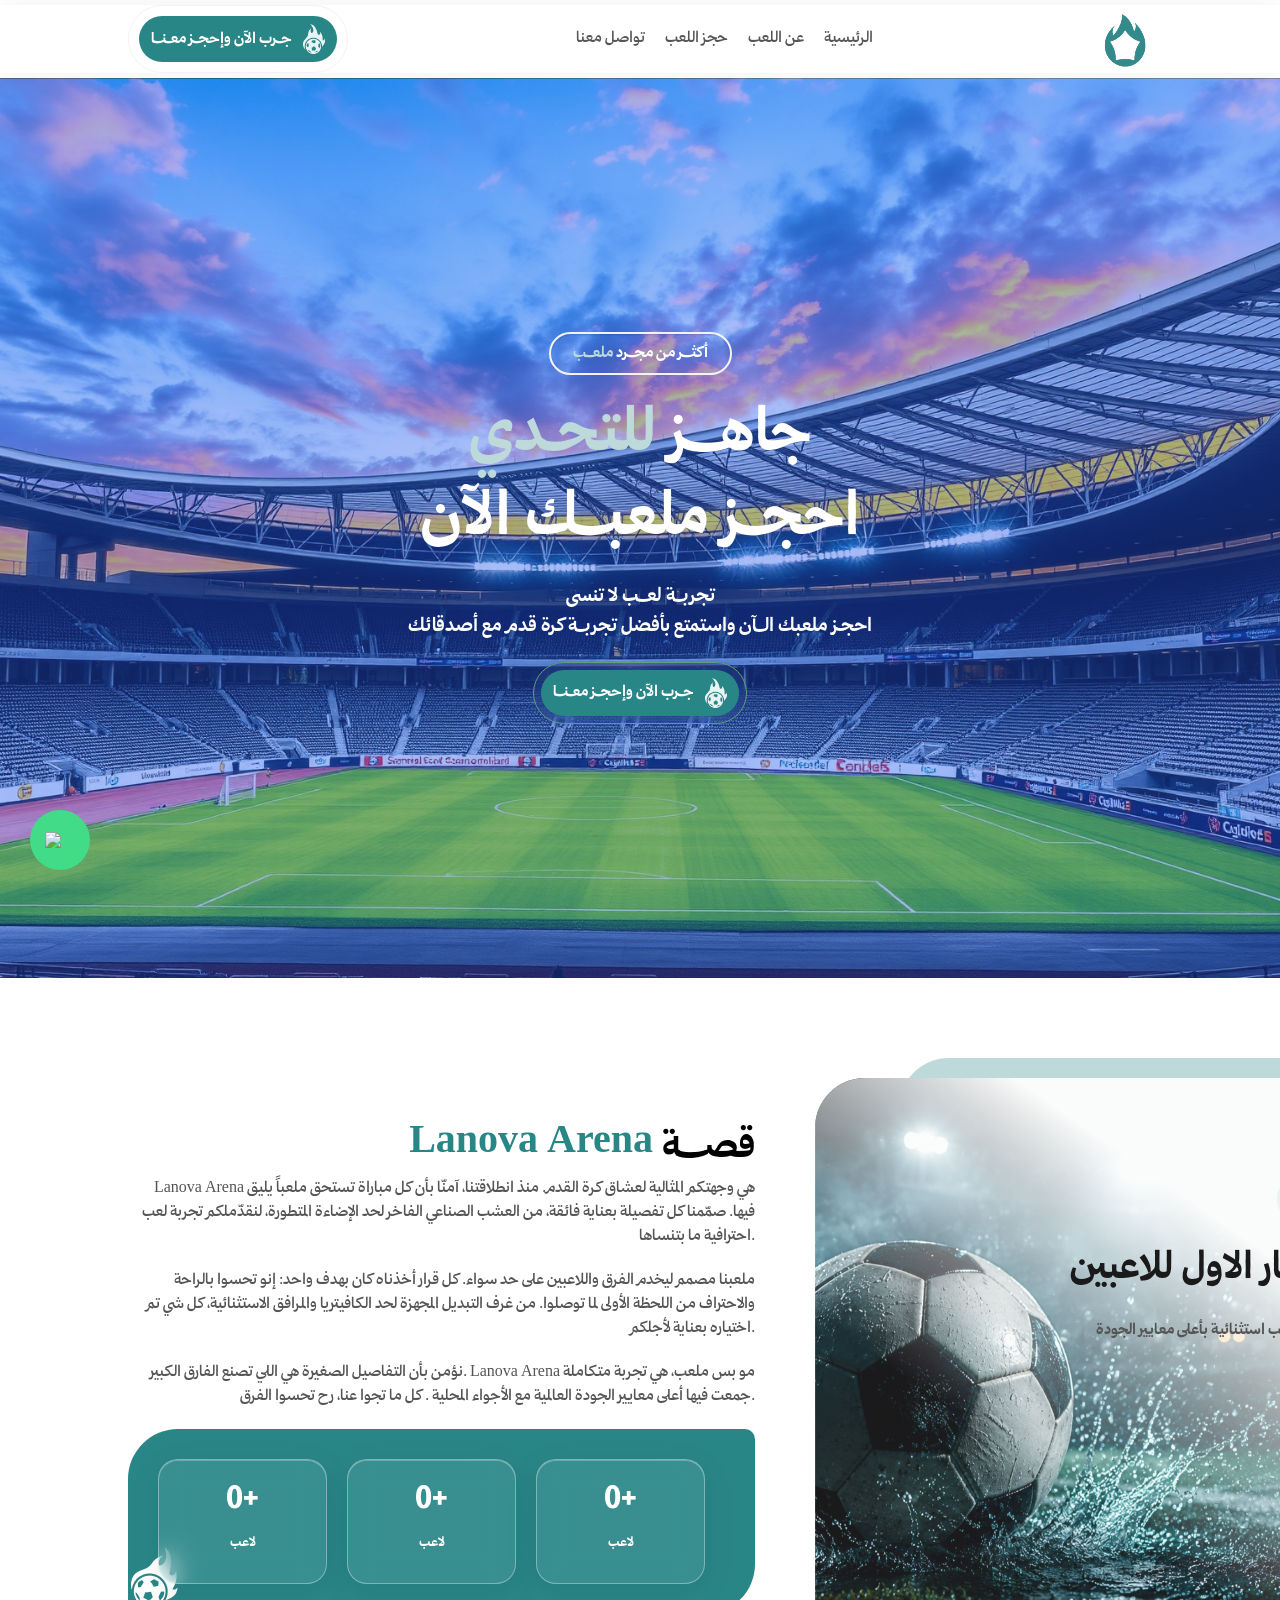
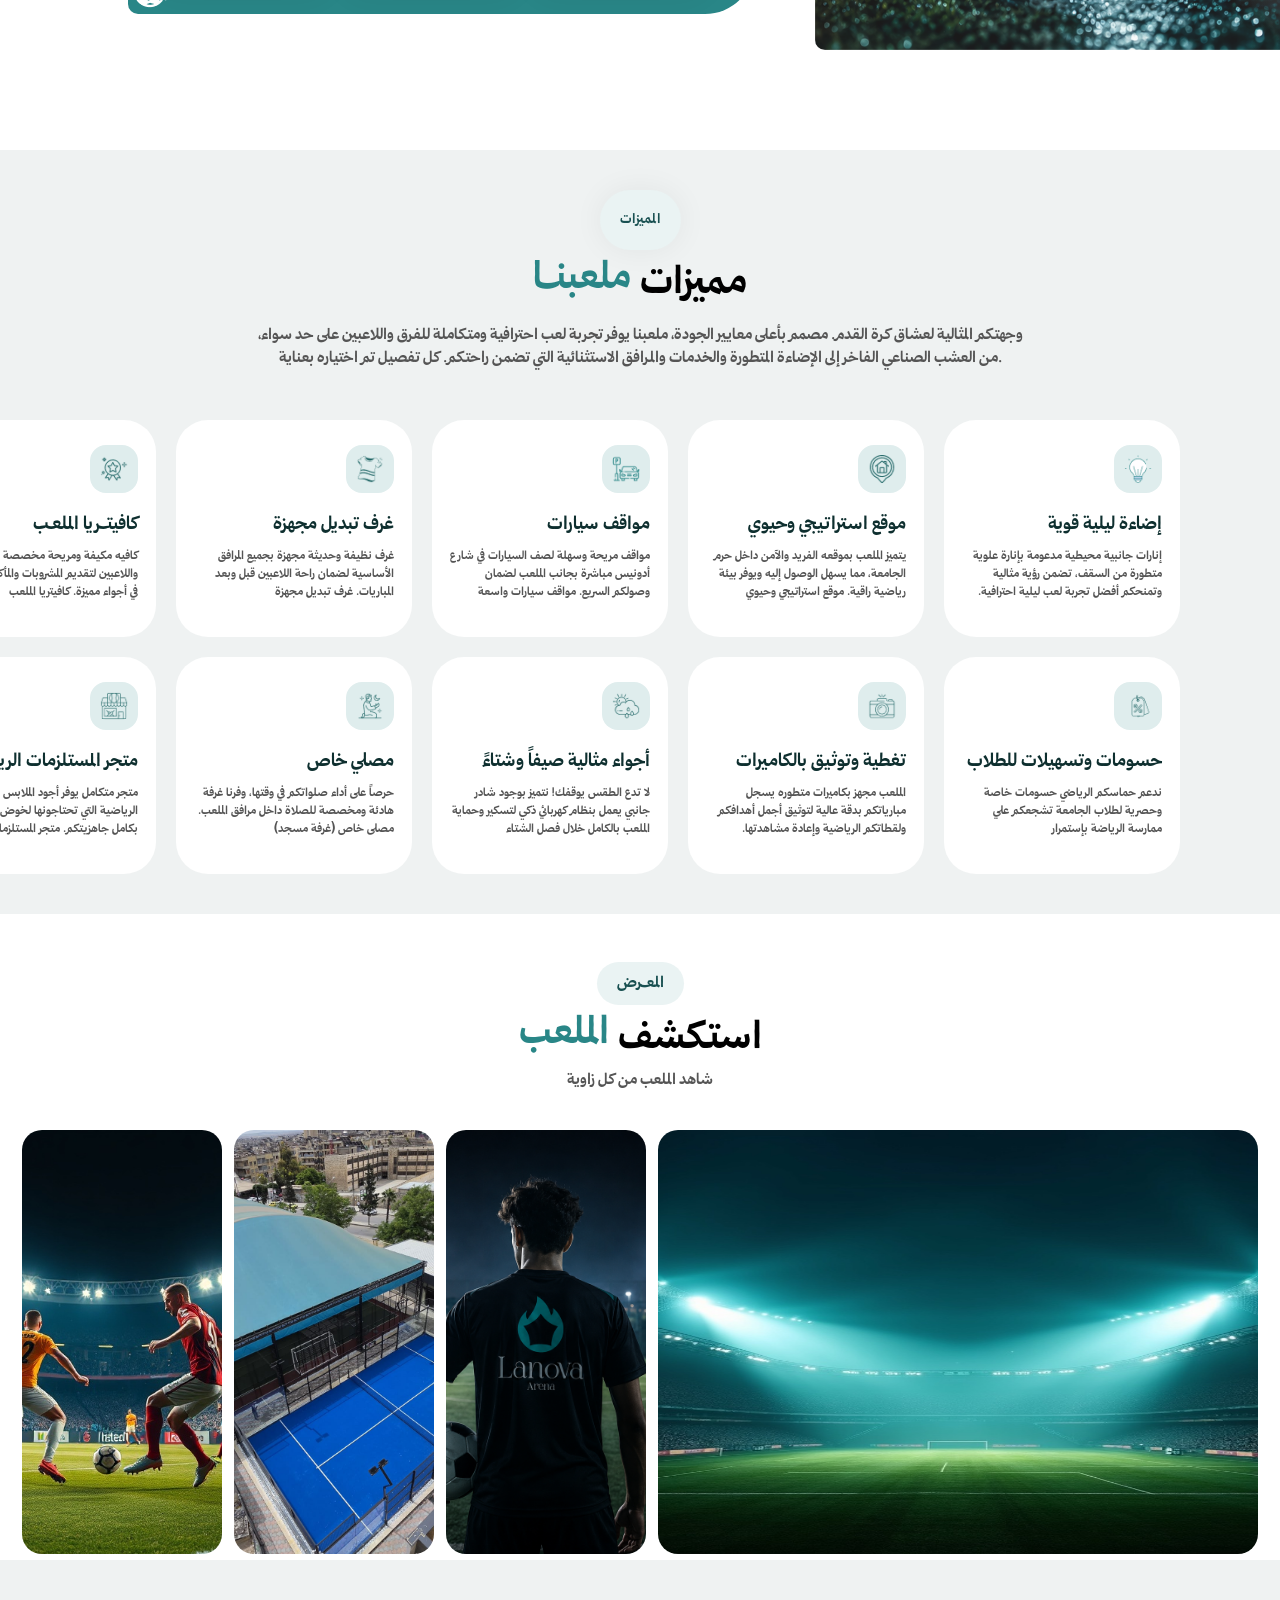
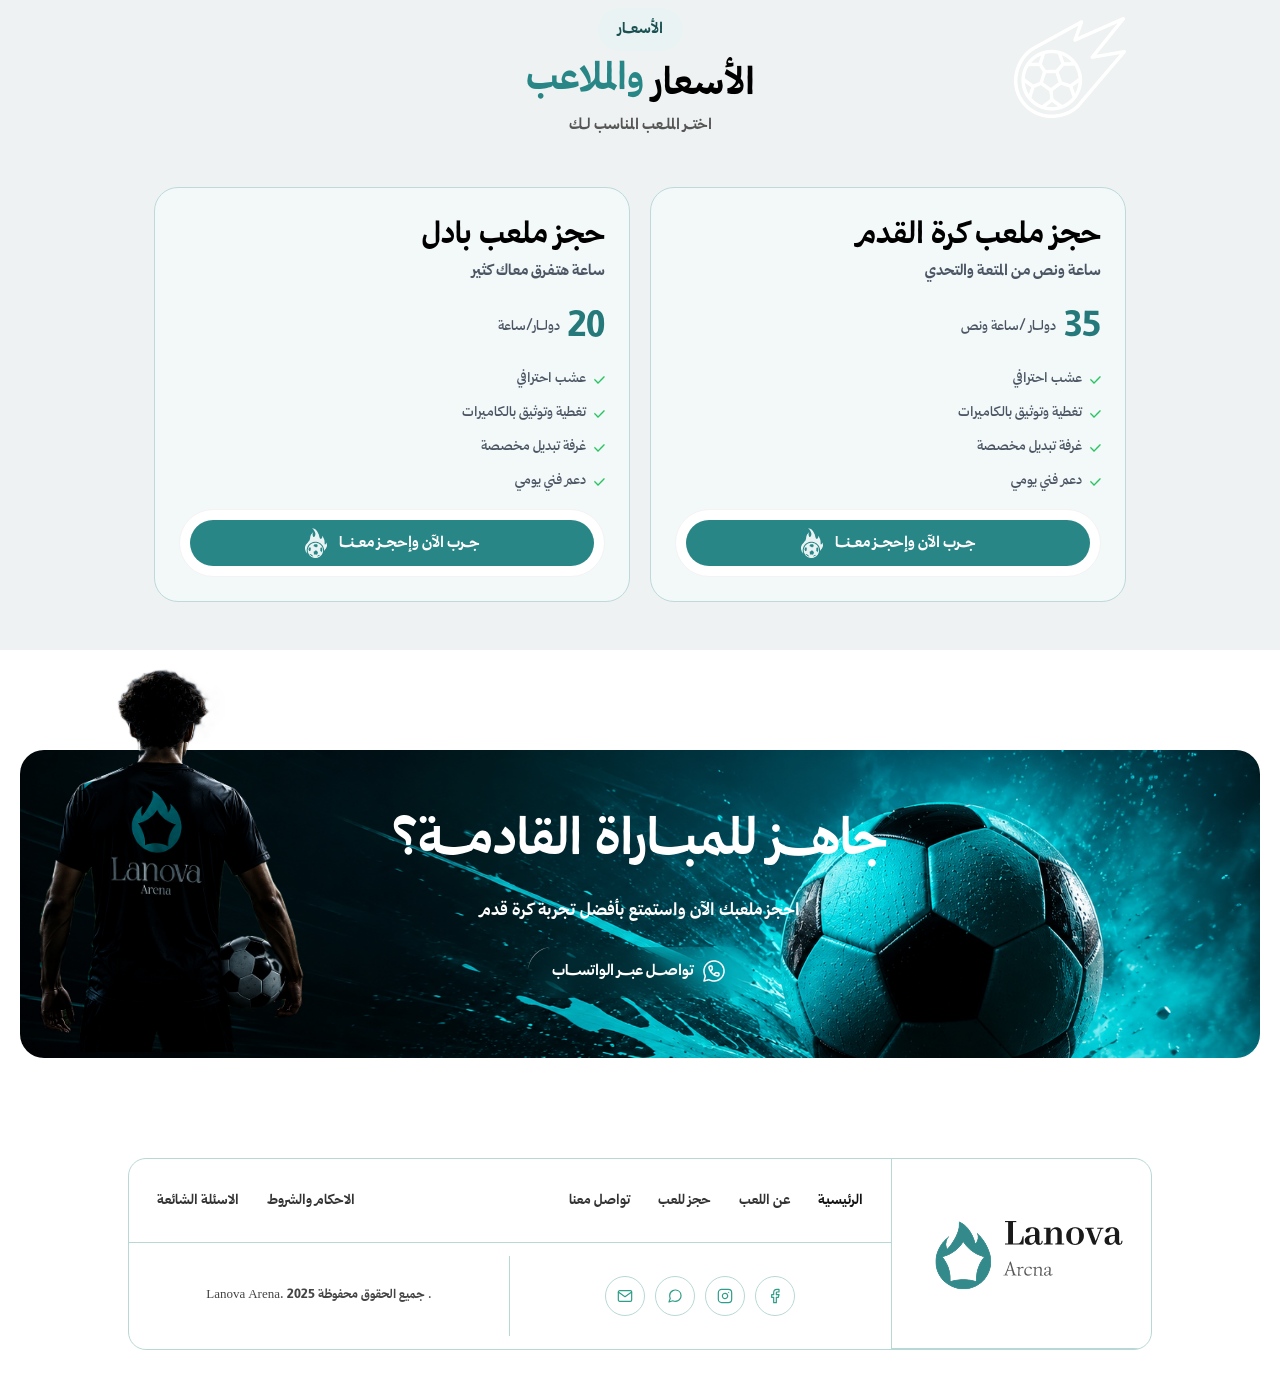
==== commit 5f92a1fd: "first commit" ====
--- a/index.html
+++ b/index.html
@@ -400,7 +400,29 @@
     </div>
 </footer>
 
-
+<a class="icon_whatssapp" target="_blank" href="https://wa.me/" aria-label="Chat with us on WhatsApp" rel="noopener noreferrer">
+            <div class="contact_icon">
+               <img src="https://hadarah-center.com/wp-content/uploads/2026/04/whatsapp-svgrepo-com.png" width="30" />
+            </div>
+        </a>
+
+        <img src="assets/images/arrow_top.png" alt="scroll to top" id="scrollTopBtn">
+
+        <script>
+        const scrollTopBtn = document.getElementById('scrollTopBtn');
+
+window.addEventListener('scroll', function () {
+    if (window.scrollY > 400) {
+        scrollTopBtn.classList.add('show');
+    } else {
+        scrollTopBtn.classList.remove('show');
+    }
+});
+
+scrollTopBtn.addEventListener('click', function () {
+    window.scrollTo({ top: 0, behavior: 'smooth' });
+});
+</script>
 
     <!-- Start Script Coding And Links -->
     <script>
--- a/assets/css/style.css
+++ b/assets/css/style.css
@@ -9,6 +9,13 @@
     --medium : medium;
     --reg : reg;
     --sbold : sbold;
+}
+
+html{
+    overflow-x: hidden;
+}
+body{
+    overflow-x: hidden;
 }
 
 a{
@@ -2257,6 +2264,17 @@
     left: 0;
 }
 
+/* .All_Cta .Cta .Player {
+    position: absolute;
+    left: -52px;
+    top: unset;
+    bottom: -100px;
+    z-index: 1;
+    height: 140%;
+    object-fit: contain;
+    width: 100%;
+} */
+
 }
 
 /* ############################################################################################## */
@@ -2318,7 +2336,7 @@
     grid-template-columns: repeat(2, 1fr);
 }
 .Featured .Featured_Data .All_Cards .Card {
-    width: 186px;
+    width: auto;
     height: auto;
 }
 .gallery-item,
@@ -2460,6 +2478,27 @@
     position: absolute;
    top: 10px;
         left: -20px;
+}
+
+.All_Cta .Cta .Player {
+    position: absolute;
+    left: -52px;
+    top: unset;
+    bottom: -100px;
+    z-index: 1;
+    height: 140%;
+    object-fit: contain;
+    width: 100%;
+}
+
+
+.All_Cta .Cta .content h3 {
+    font-size: 33px;
+}
+
+.All_Cta .Cta {
+    margin: 50px auto;
+    overflow: hidden;
 }
 
 }
@@ -2659,4 +2698,82 @@
     .header {
         display: none;
     }
+}
+
+
+
+    .contact_icon {
+    background-color: rgb(66, 219, 135);
+    color: rgb(255, 255, 255);
+    width: 60px;
+    height: 60px;
+    font-size: 30px;
+    text-align: center;
+    display: flex;
+    align-items: center;
+    justify-content: center;
+    transform: translateY(0px);
+    box-shadow: rgb(66, 219, 135) 0px 0px 0px 0px;
+    font-weight: normal;
+    font-family: sans-serif;
+    border-radius: 50px;
+    animation: 1.25s cubic-bezier(0.66, 0, 0, 1) 0s infinite normal none running pulsing;
+    transition: 300ms ease-in-out;
+    text-decoration: none !important;
+}
+
+
+.floating_btn {
+    position: fixed;
+    bottom: 20px;
+    right: 20px;
+    display: flex;
+    flex-direction: column;
+    align-items: center;
+    justify-content: center;
+    z-index: 1000;
+    margin-inline-start: -200px;
+    opacity: 0;
+    transition: 0.3s;
+}
+
+
+.floating_btn.fly-icon {
+    margin-inline-start: 0px;
+    opacity: 1;
+}
+
+.icon_whatssapp{
+    position: fixed;
+    bottom: 30px;
+    left: 30px;
+}
+
+@keyframes pulsing {
+    100% {
+    box-shadow: rgba(232, 76, 61, 0) 0px 0px 0px 30px;
+}
+
+}
+
+
+#scrollTopBtn {
+    position: fixed;
+    bottom: 10px;
+    right: 0;
+    /* width: 48px;
+    height: 48px; */
+    object-fit: contain;
+    cursor: pointer;
+    z-index: 9999;
+    opacity: 0;
+    pointer-events: none;
+    transform: translateY(20px);
+    transition: opacity 0.3s ease, transform 0.3s ease;
+}
+
+#scrollTopBtn.show {
+    opacity: 1;
+    pointer-events: all;
+    transform: translateY(0);
 }
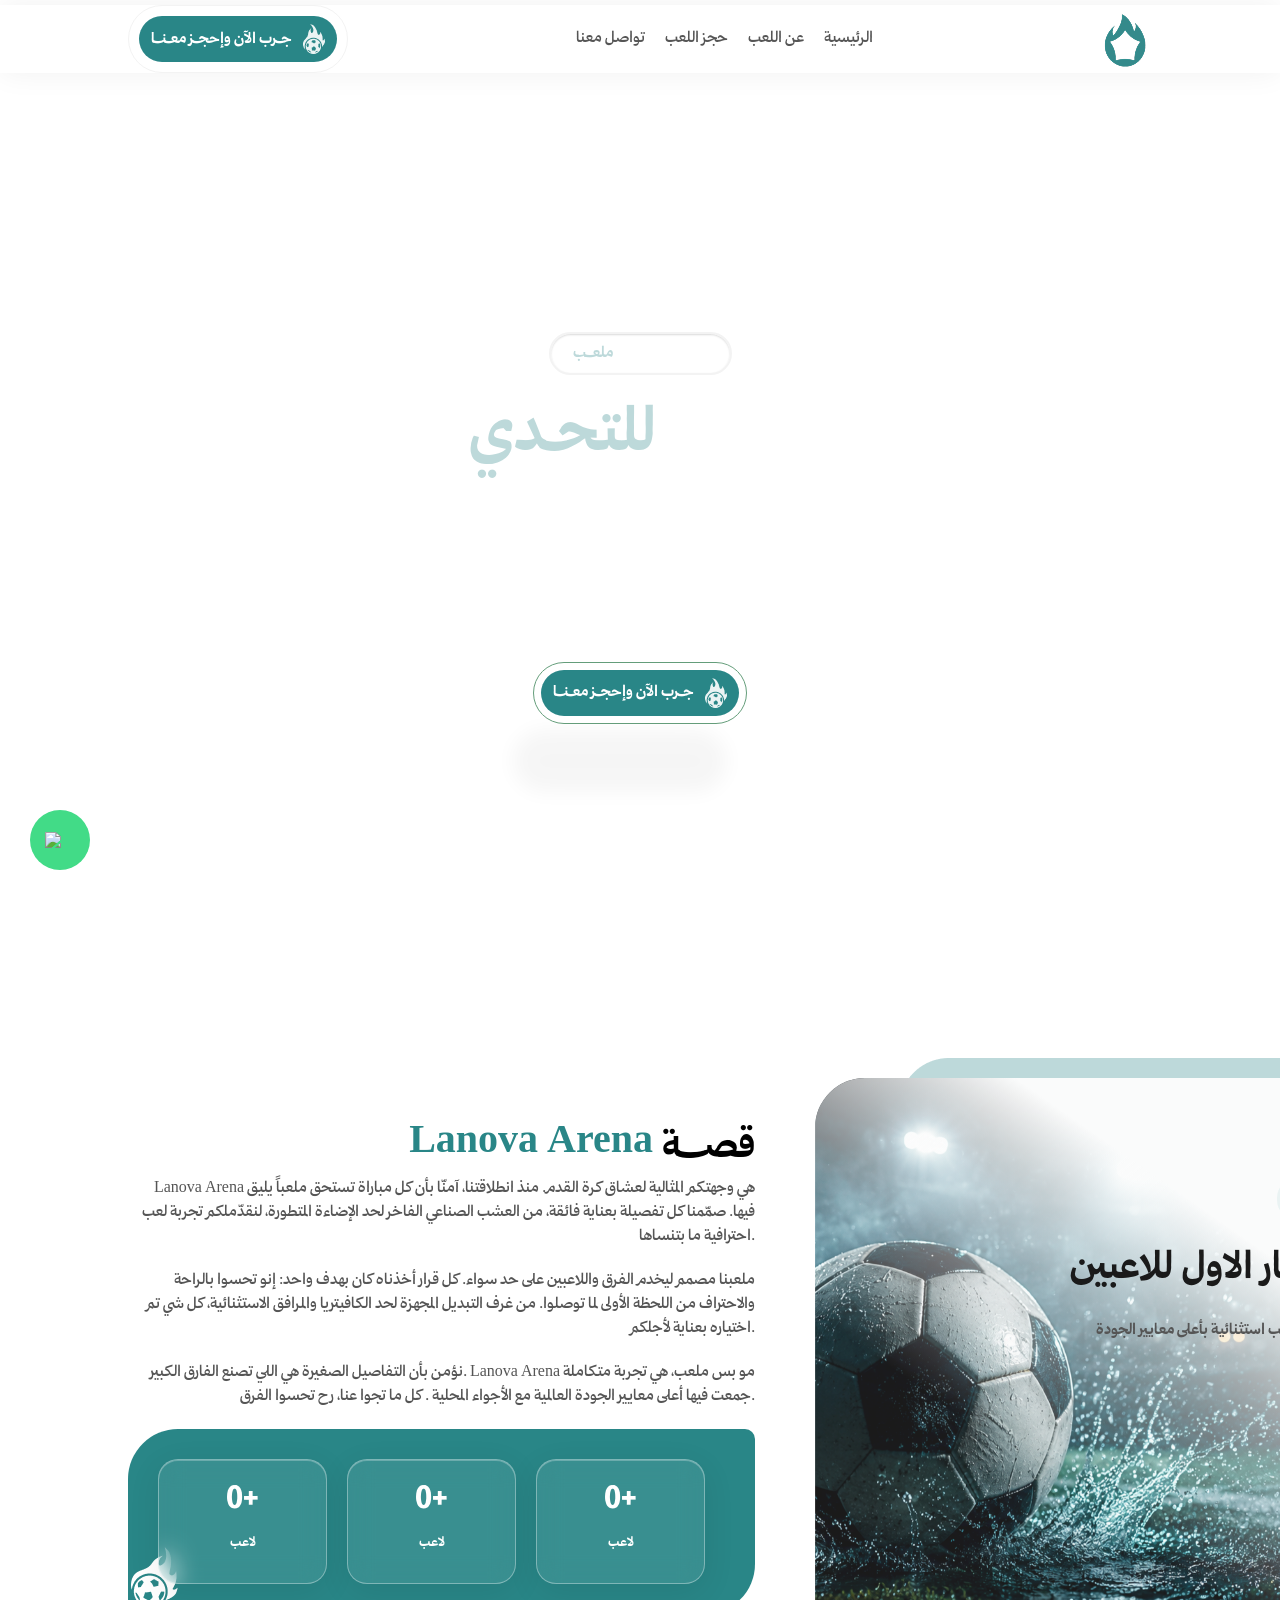
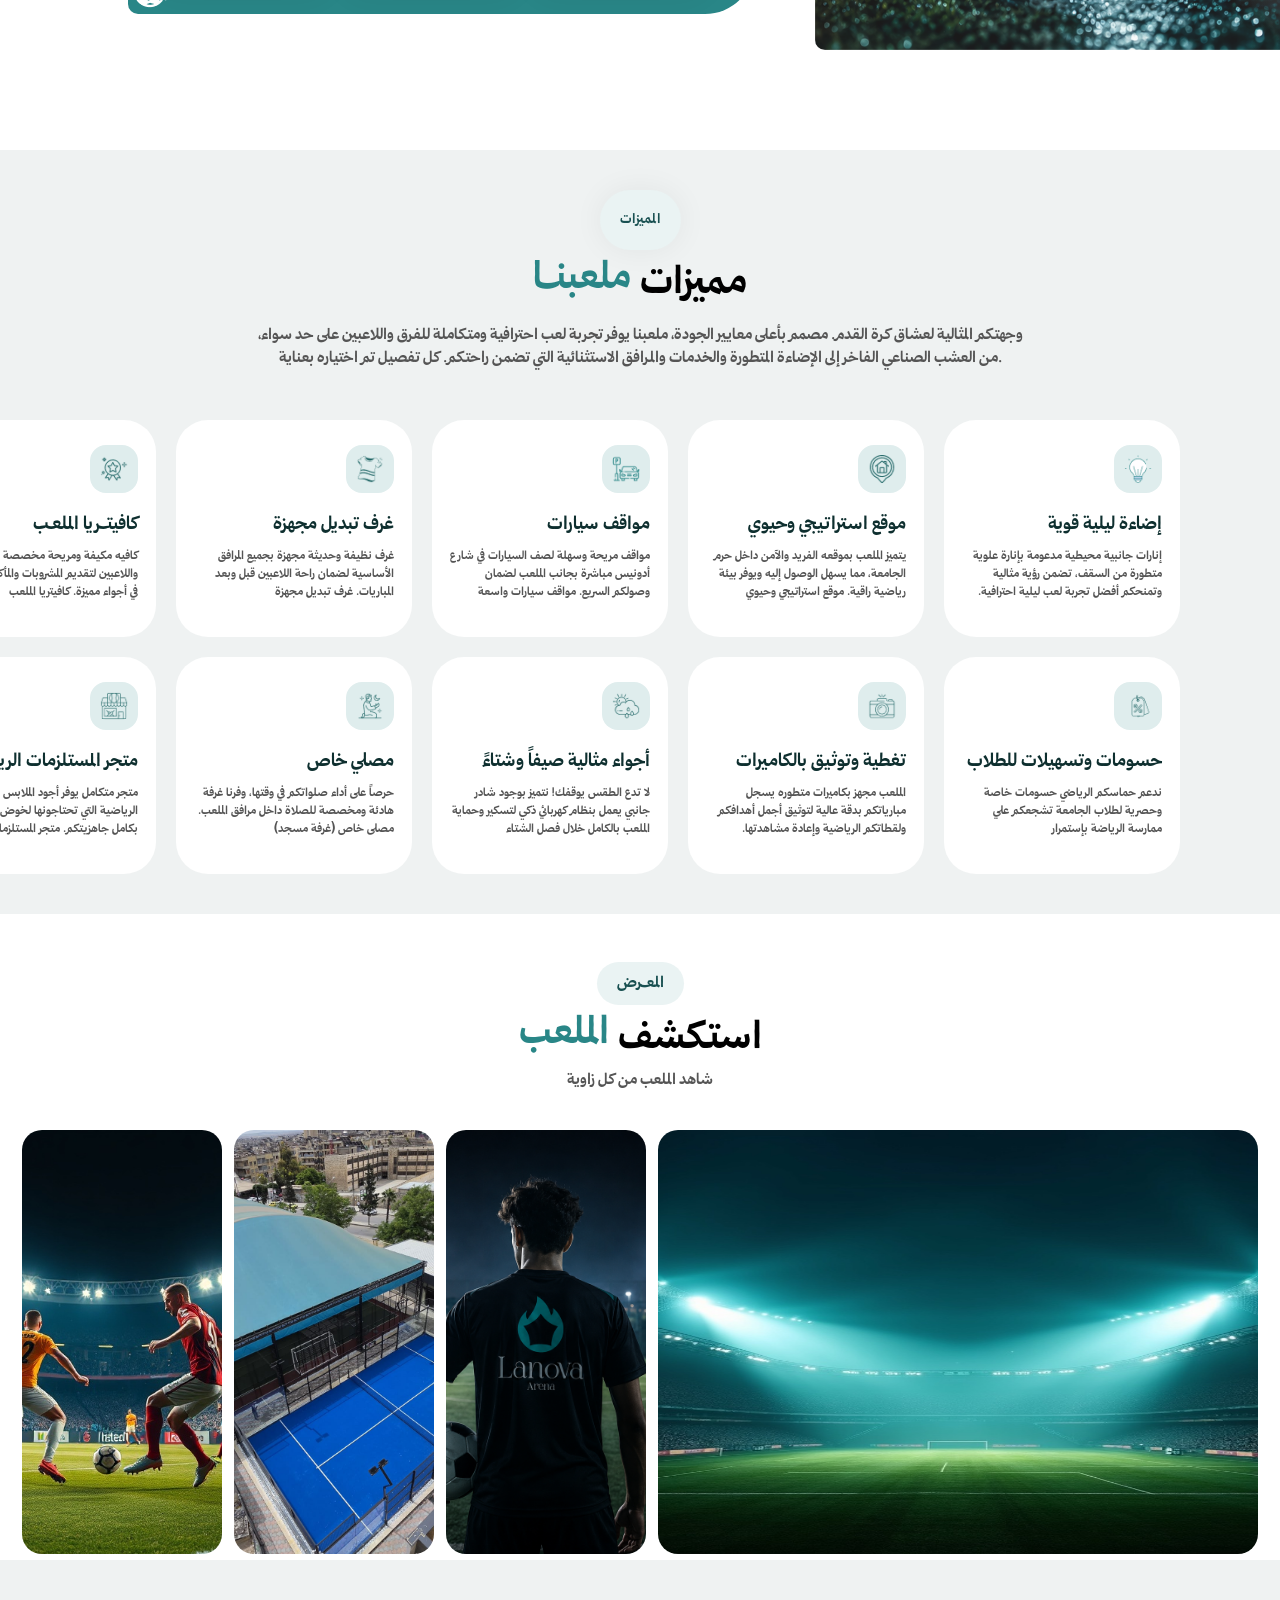
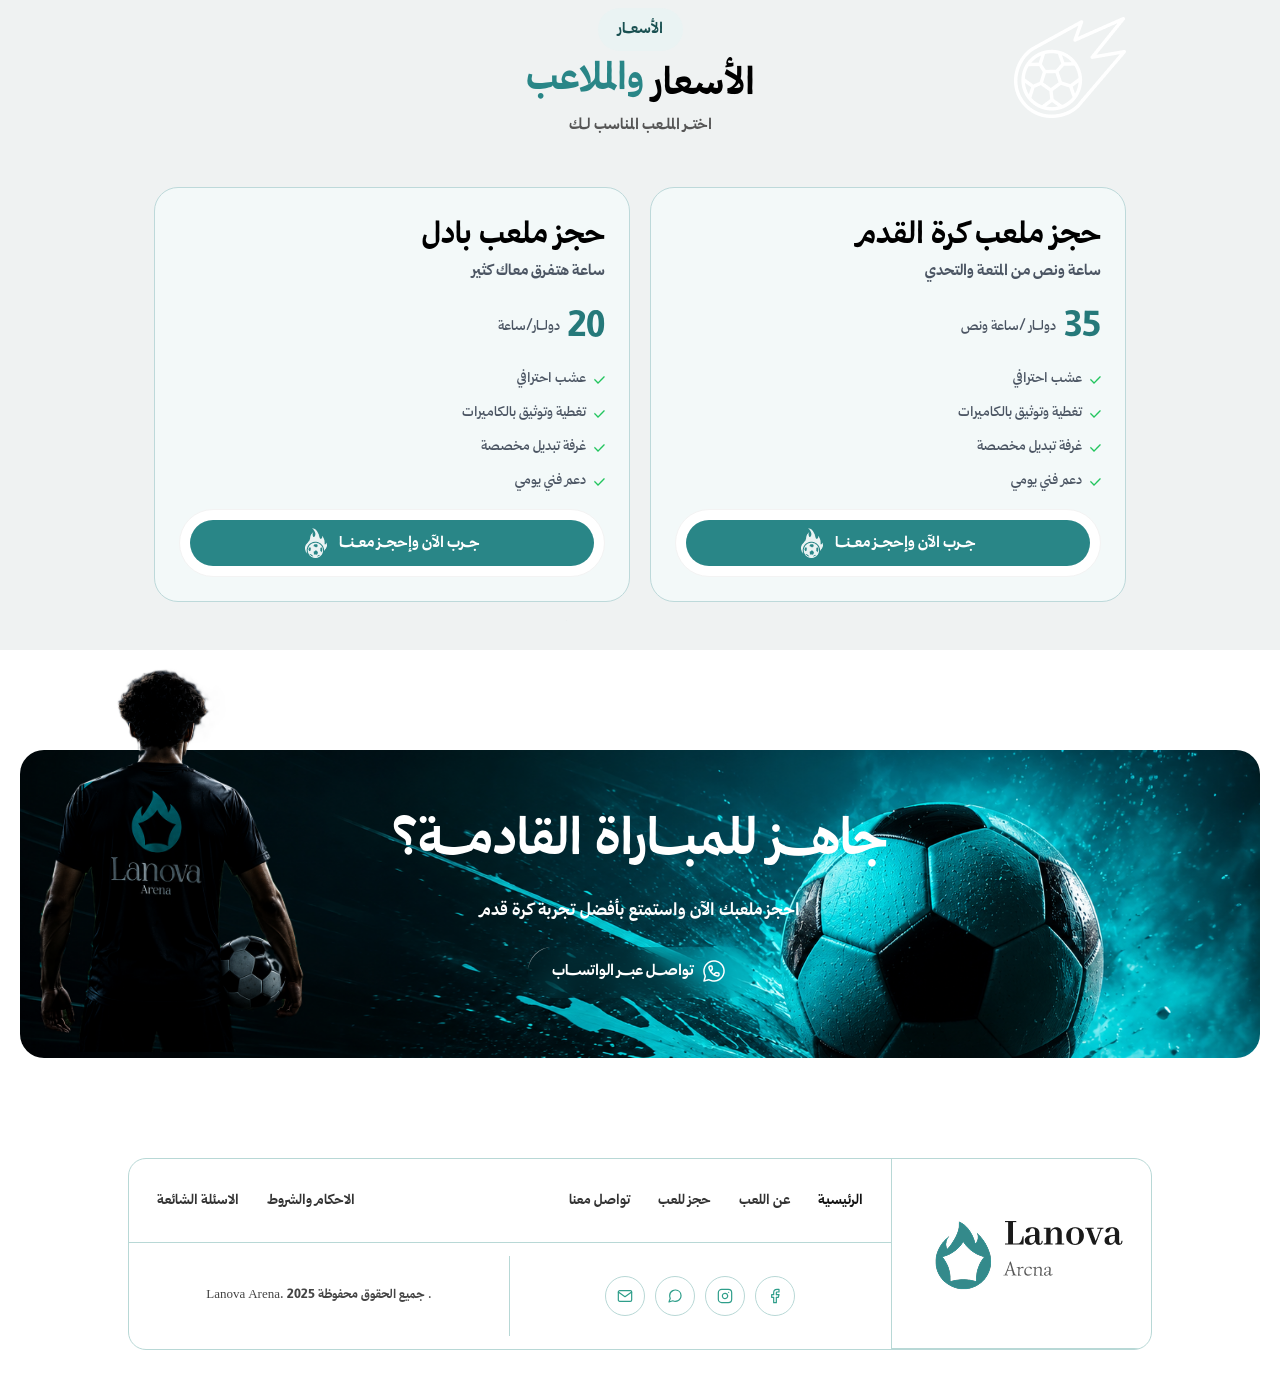
==== commit d10487d0: "first commit" ====
--- a/index.html
+++ b/index.html
@@ -427,9 +427,9 @@
     <!-- Start Script Coding And Links -->
     <script>
 const images = [
-    "assets/images/Slider_Hero/slider_2.jpeg",
-    "assets/images/Slider_Hero/slider_1.jpeg",
-    "assets/images/Slider_Hero/slider_3.jpeg"
+    "assets/images/Slider_Hero/slider_2.png",
+    "assets/images/Slider_Hero/slider_1.png",
+    "assets/images/Slider_Hero/slider_3.png"
 ];
 
 const hero = document.querySelector(".hero");
--- a/assets/css/style.css
+++ b/assets/css/style.css
@@ -2747,6 +2747,7 @@
     position: fixed;
     bottom: 30px;
     left: 30px;
+    z-index:5000;
 }
 
 @keyframes pulsing {
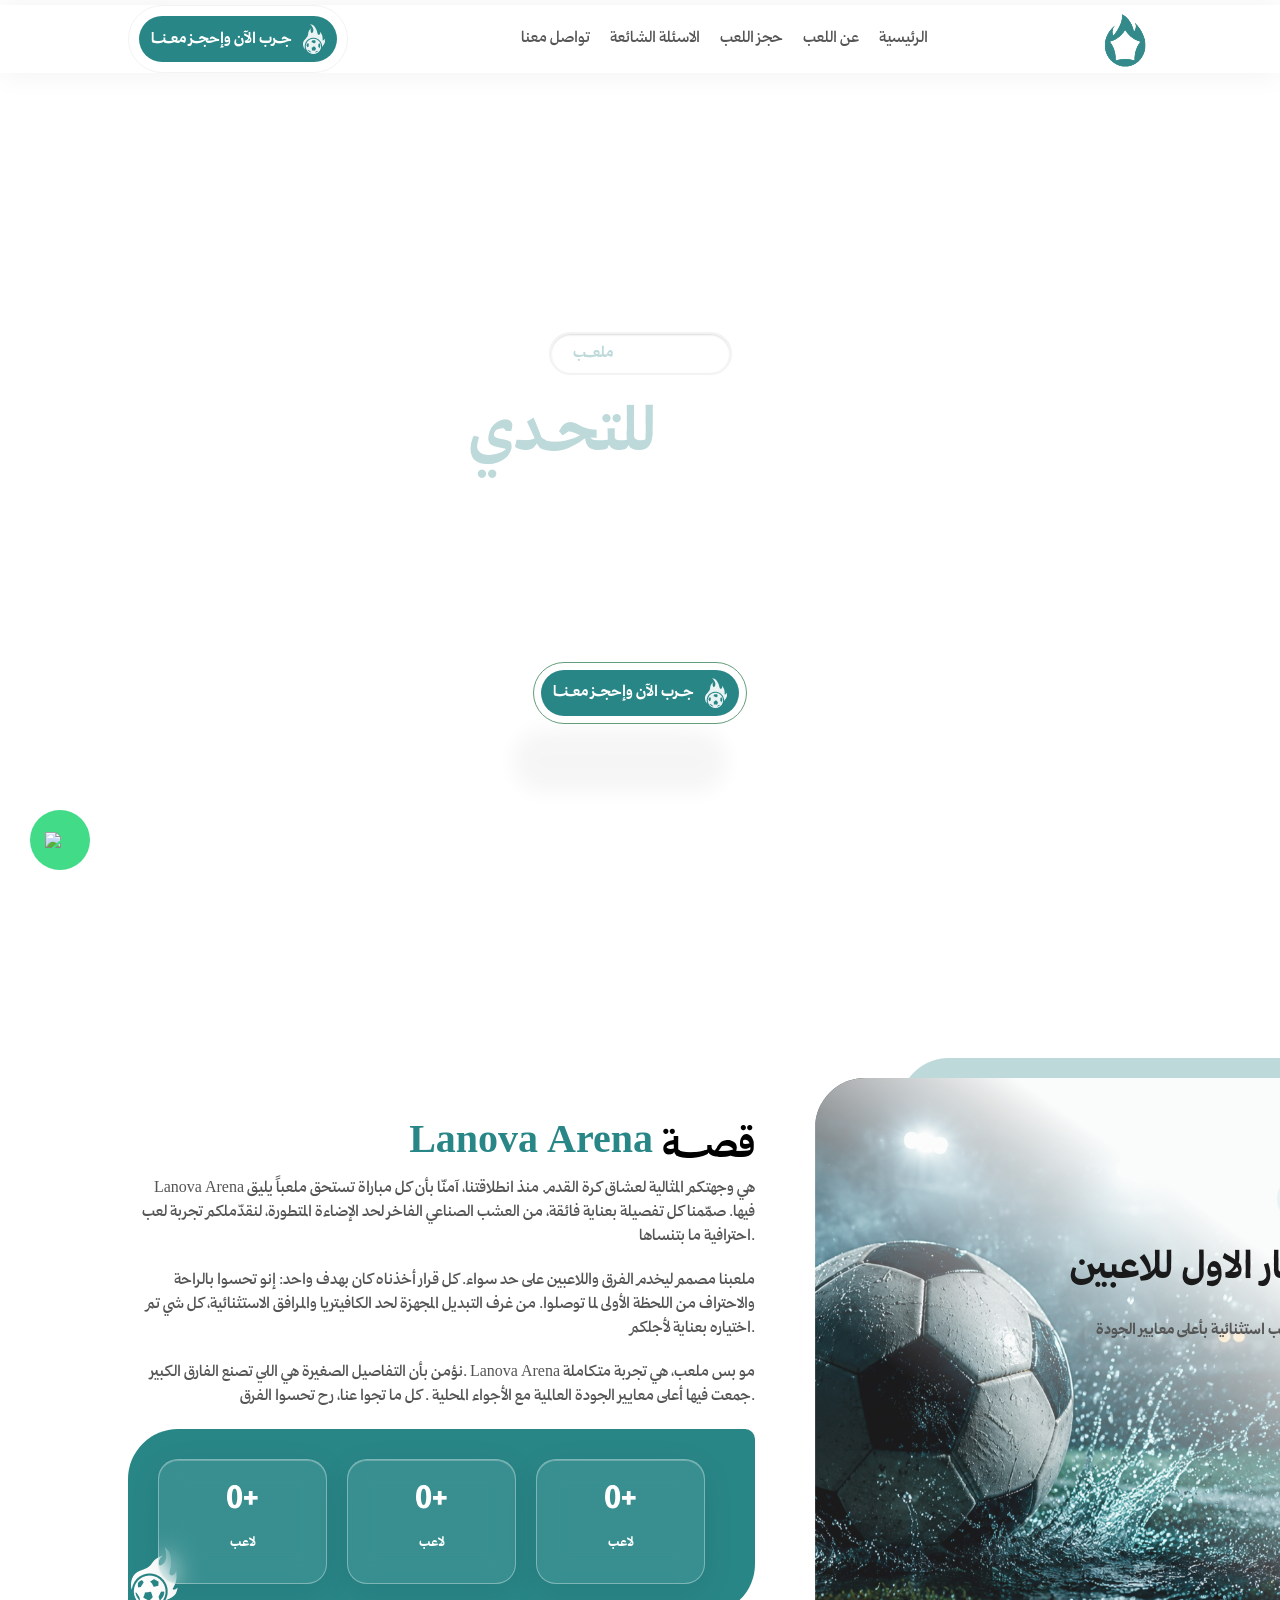
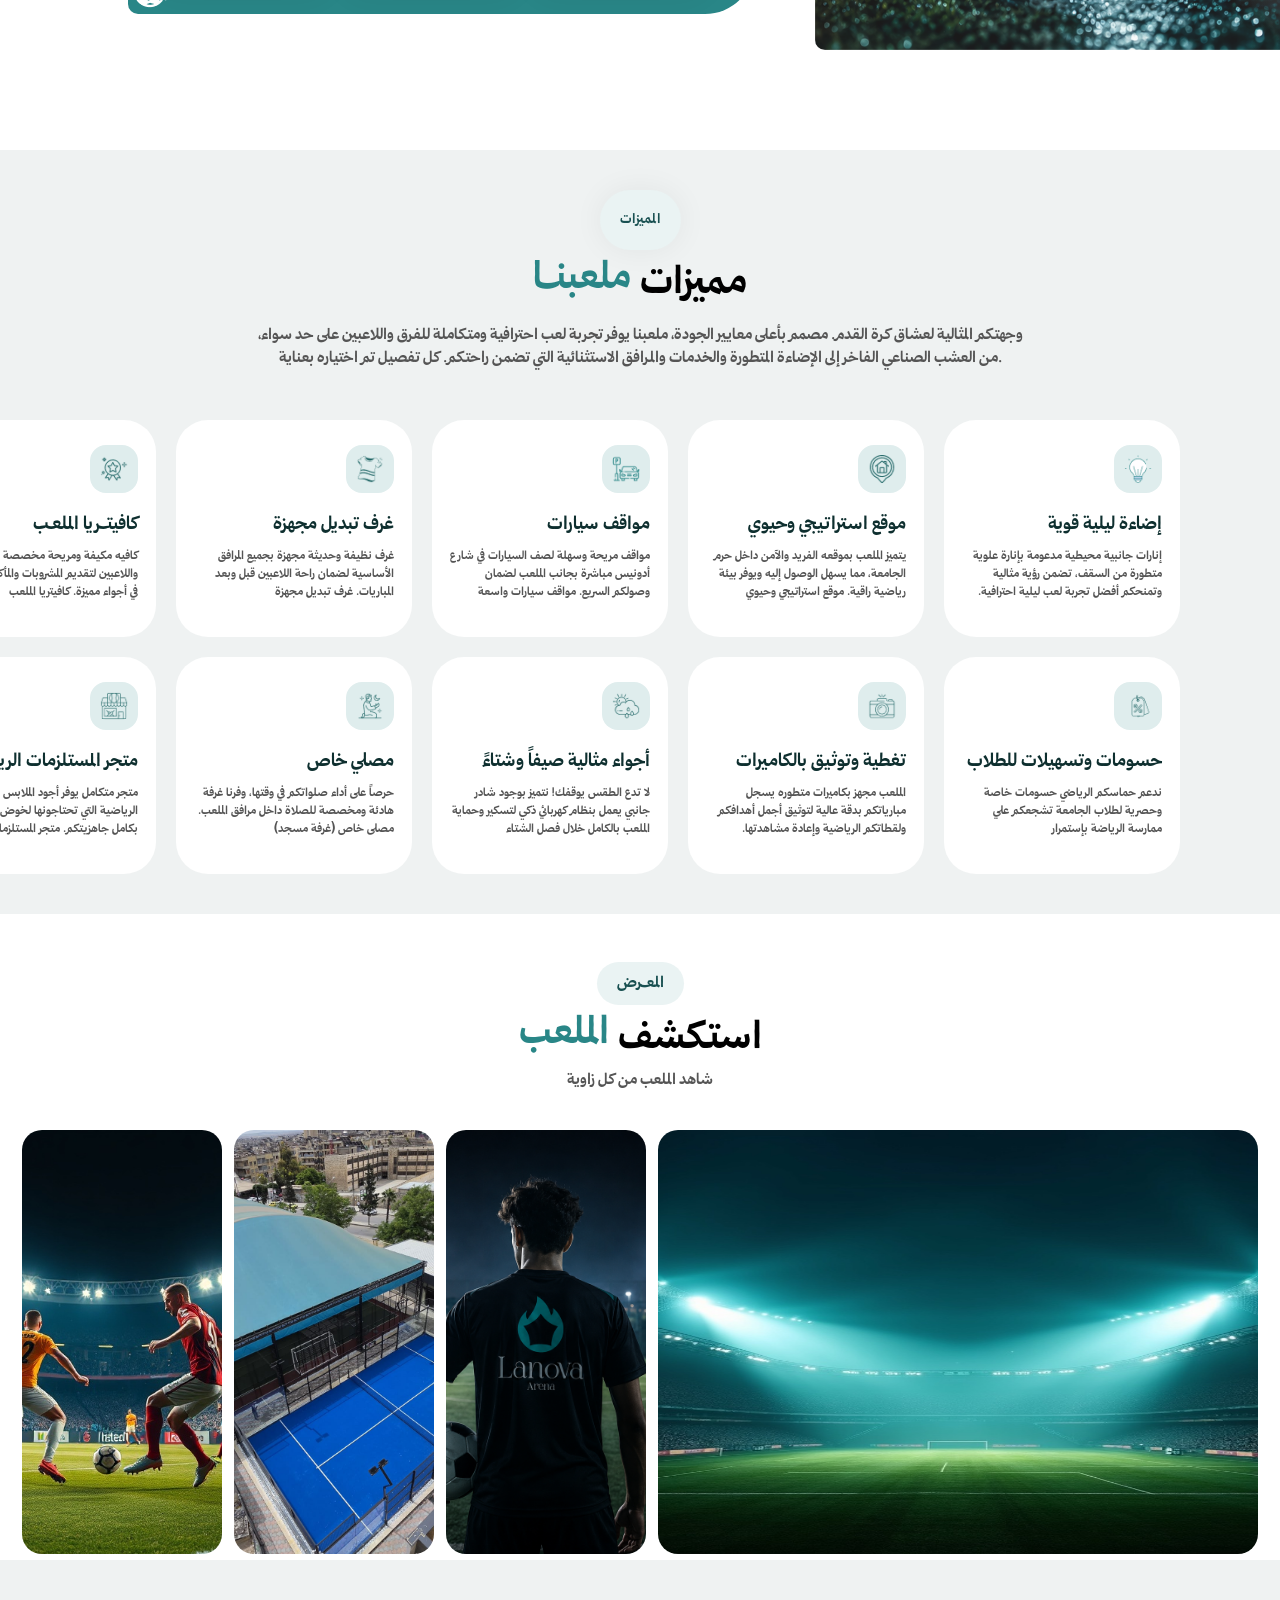
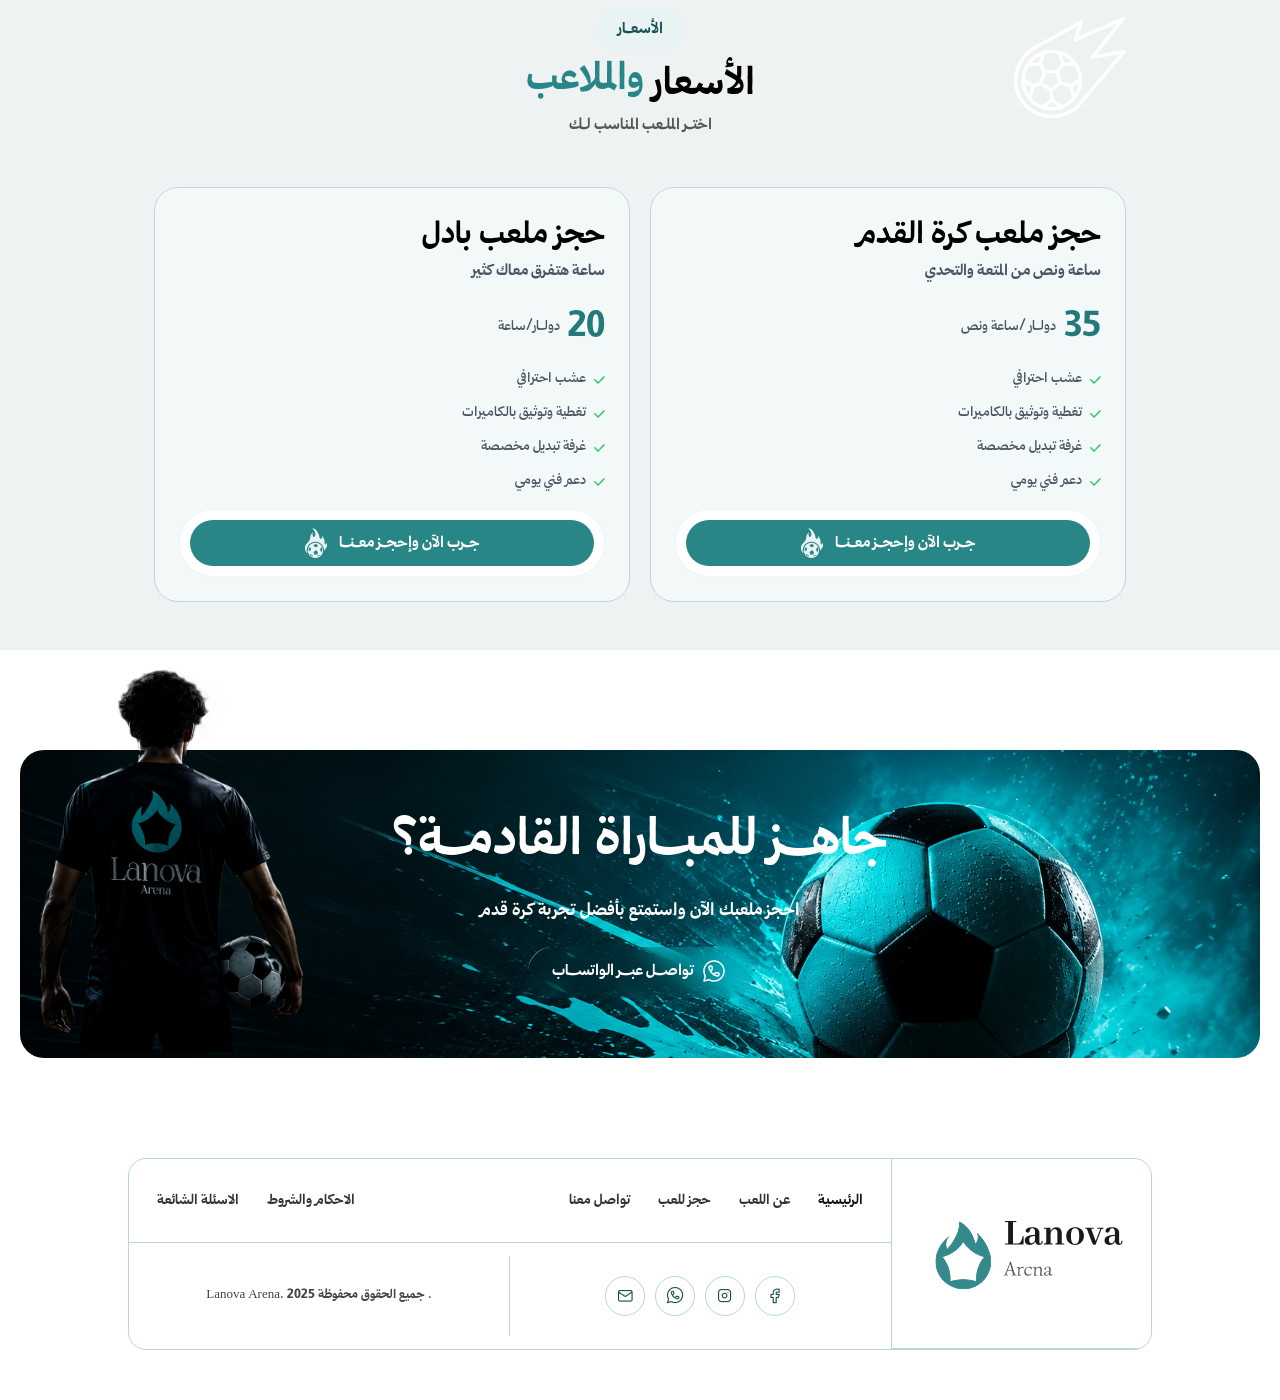
==== commit e37ad3cb: "first commit" ====
--- a/index.html
+++ b/index.html
@@ -36,6 +36,7 @@
             <li><a href="index.html" onclick="toggleMenu()">الرئيسية</a></li>
             <li><a href="about_play.html" onclick="toggleMenu()">عن الملعب</a></li>
             <li><a href="bookin.html" onclick="toggleMenu()">حجز الملعب</a></li>
+            <li><a href="faq.html" onclick="toggleMenu()"> الاسئلة الشائعة </a></li>
             <li><a href="contact_us.html" onclick="toggleMenu()">تواصل معنا</a></li>
         </ul>
 
@@ -60,6 +61,7 @@
                 <li><a href="index.html">الرئيسية</a></li>
                 <li><a href="about_play.html">عن اللعب</a></li>
                 <li><a href="bookin.html">حجز اللعب</a></li>
+                <li><a href="faq.html"> الاسئلة الشائعة </a></li>
                 <li><a href="contact_us.html"> تواصل معنا</a></li>
             </ul>
         </div>
@@ -85,7 +87,7 @@
 احجـز ملعبك الــآن واستمتع بأفضل تجربــة كرة قدم مع أصدقائك
             </p>
              <div class="Booking">
-            <a href="#"> <span> جــرب الآن وإحجــز معــنــا  </span> <img src="assets/images/img_btn.png" alt=""></a>
+            <a href="bookin.html"> <span> جــرب الآن وإحجــز معــنــا  </span> <img src="assets/images/img_btn.png" alt=""></a>
         </div>
         </div>
     </div>
@@ -268,7 +270,7 @@
             </ul>
         </div>
         <div class="Booking">
-            <a href="#"> <span> جــرب الآن وإحجــز معــنــا  </span> <img src="assets/images/img_btn.png" alt=""></a>
+            <a href="bookin.html"> <span> جــرب الآن وإحجــز معــنــا  </span> <img src="assets/images/img_btn.png" alt=""></a>
         </div>
     </div>
 
@@ -289,7 +291,7 @@
             </ul>
         </div>
          <div class="Booking">
-            <a href="#"> <span> جــرب الآن وإحجــز معــنــا  </span> <img src="assets/images/img_btn.png" alt=""></a>
+            <a href="bookin.html"> <span> جــرب الآن وإحجــز معــنــا  </span> <img src="assets/images/img_btn.png" alt=""></a>
         </div>
     </div>
     <img class="icon_f" src="assets/images/icon_F.png" alt="">
@@ -346,16 +348,16 @@
                         <td class="cell-social" style="border: none; border-left: 1px solid #b8d8d6; width:50%;">
                             <div class="social-icons">
                                 <a href="#" class="social-icon" aria-label="Facebook">
-                                    <svg width="16" height="16" viewBox="0 0 24 24" fill="none" stroke="currentColor" stroke-width="1.8" stroke-linecap="round" stroke-linejoin="round"><path d="M18 2h-3a5 5 0 0 0-5 5v3H7v4h3v8h4v-8h3l1-4h-4V7a1 1 0 0 1 1-1h3z"/></svg>
+<img src="assets/images/social/facebook.png" alt="">
                                 </a>
                                 <a href="#" class="social-icon" aria-label="Instagram">
-                                    <svg width="16" height="16" viewBox="0 0 24 24" fill="none" stroke="currentColor" stroke-width="1.8" stroke-linecap="round" stroke-linejoin="round"><rect x="2" y="2" width="20" height="20" rx="5" ry="5"/><path d="M16 11.37A4 4 0 1 1 12.63 8 4 4 0 0 1 16 11.37z"/><line x1="17.5" y1="6.5" x2="17.51" y2="6.5"/></svg>
+<img src="assets/images/social/insta.png" alt="">
                                 </a>
                                 <a href="#" class="social-icon" aria-label="WhatsApp">
-                                    <svg width="16" height="16" viewBox="0 0 24 24" fill="none" stroke="currentColor" stroke-width="1.8" stroke-linecap="round" stroke-linejoin="round"><path d="M21 11.5a8.38 8.38 0 0 1-.9 3.8 8.5 8.5 0 0 1-7.6 4.7 8.38 8.38 0 0 1-3.8-.9L3 21l1.9-5.7a8.38 8.38 0 0 1-.9-3.8 8.5 8.5 0 0 1 4.7-7.6 8.38 8.38 0 0 1 3.8-.9h.5a8.48 8.48 0 0 1 8 8v.5z"/></svg>
+<img src="assets/images/social/whatss.png" alt="">
                                 </a>
                                 <a href="#" class="social-icon" aria-label="Email">
-                                    <svg width="16" height="16" viewBox="0 0 24 24" fill="none" stroke="currentColor" stroke-width="1.8" stroke-linecap="round" stroke-linejoin="round"><path d="M4 4h16c1.1 0 2 .9 2 2v12c0 1.1-.9 2-2 2H4c-1.1 0-2-.9-2-2V6c0-1.1.9-2 2-2z"/><polyline points="22,6 12,13 2,6"/></svg>
+                                    <img src="assets/images/social/email.png" alt="">
                                 </a>
                             </div>
                         </td>
@@ -478,5 +480,22 @@
     }
 });
 </script>
+
+
+<script>
+ window.addEventListener('scroll', function () {
+    const header = document.querySelector('.header');
+    const headerMobile = document.querySelector('.header_mobile');
+
+    if (window.scrollY >= 200) {
+        header.classList.add('header_fixed');
+        headerMobile.classList.add('header_fixed');
+    } else {
+        header.classList.remove('header_fixed');
+        headerMobile.classList.remove('header_fixed');
+    }
+});
+</script>
+
 </body>
 </html>
--- a/assets/css/style.css
+++ b/assets/css/style.css
@@ -1898,7 +1898,7 @@
 .ct-map-box{
     display:flex;flex-direction:column;justify-content:start;
     width: 491px;
-height: 227px;
+height: 247px;
 gap: 20px;
 opacity: 1;
 border-radius: 24px;
@@ -1917,19 +1917,27 @@
 }
 .ct-map-link-row{background:rgba(255,255,255,.18);border-radius:8px;padding:.5rem .8rem;display:flex;align-items:center;justify-content:space-between}
 .ct-map-link-row img{width:18px;height:18px;object-fit:contain;filter:brightness(10)}
-.ct-map-link{color:#fff;font-size:.82rem;text-decoration:underline;direction:ltr;
-font-family:var(--medium);
-text-align: center;
-vertical-align: middle;
-text-decoration: underline;
-text-decoration-style: solid;
-text-decoration-thickness: 0%;
-text-decoration-skip-ink: auto;
+.ct-map-link{
+    color: #fff;
+    font-size: .82rem;
+    text-decoration: underline;
+    direction: ltr;
+    font-family: var(--medium);
+    text-align: center;
+    vertical-align: middle;
+    text-decoration: underline;
+    text-decoration-style: solid;
+    text-decoration-thickness: 0%;
+    text-decoration-skip-ink: auto;
+    display: block;
+    width: 100%;
+    height: 100%;
+    text-align: right;
 
 }
 .ct-map-art{
-    position: absolute;
-    bottom: 30px;
+   position: absolute;
+    bottom: 12px;
     left: 30px;
     width: 90px;
     height: 90px;
@@ -2777,4 +2785,27 @@
     opacity: 1;
     pointer-events: all;
     transform: translateY(0);
+}
+
+
+
+.header_fixed {
+    position: fixed;
+    top: 0;
+    left: 0;
+    right: 0;
+    z-index: 999;
+    box-shadow: 0 2px 16px rgba(0, 0, 0, 0.10);
+    animation: slideDown 0.3s ease;
+}
+
+@keyframes slideDown {
+    from {
+        transform: translateY(-100%);
+        opacity: 0;
+    }
+    to {
+        transform: translateY(0);
+        opacity: 1;
+    }
 }
